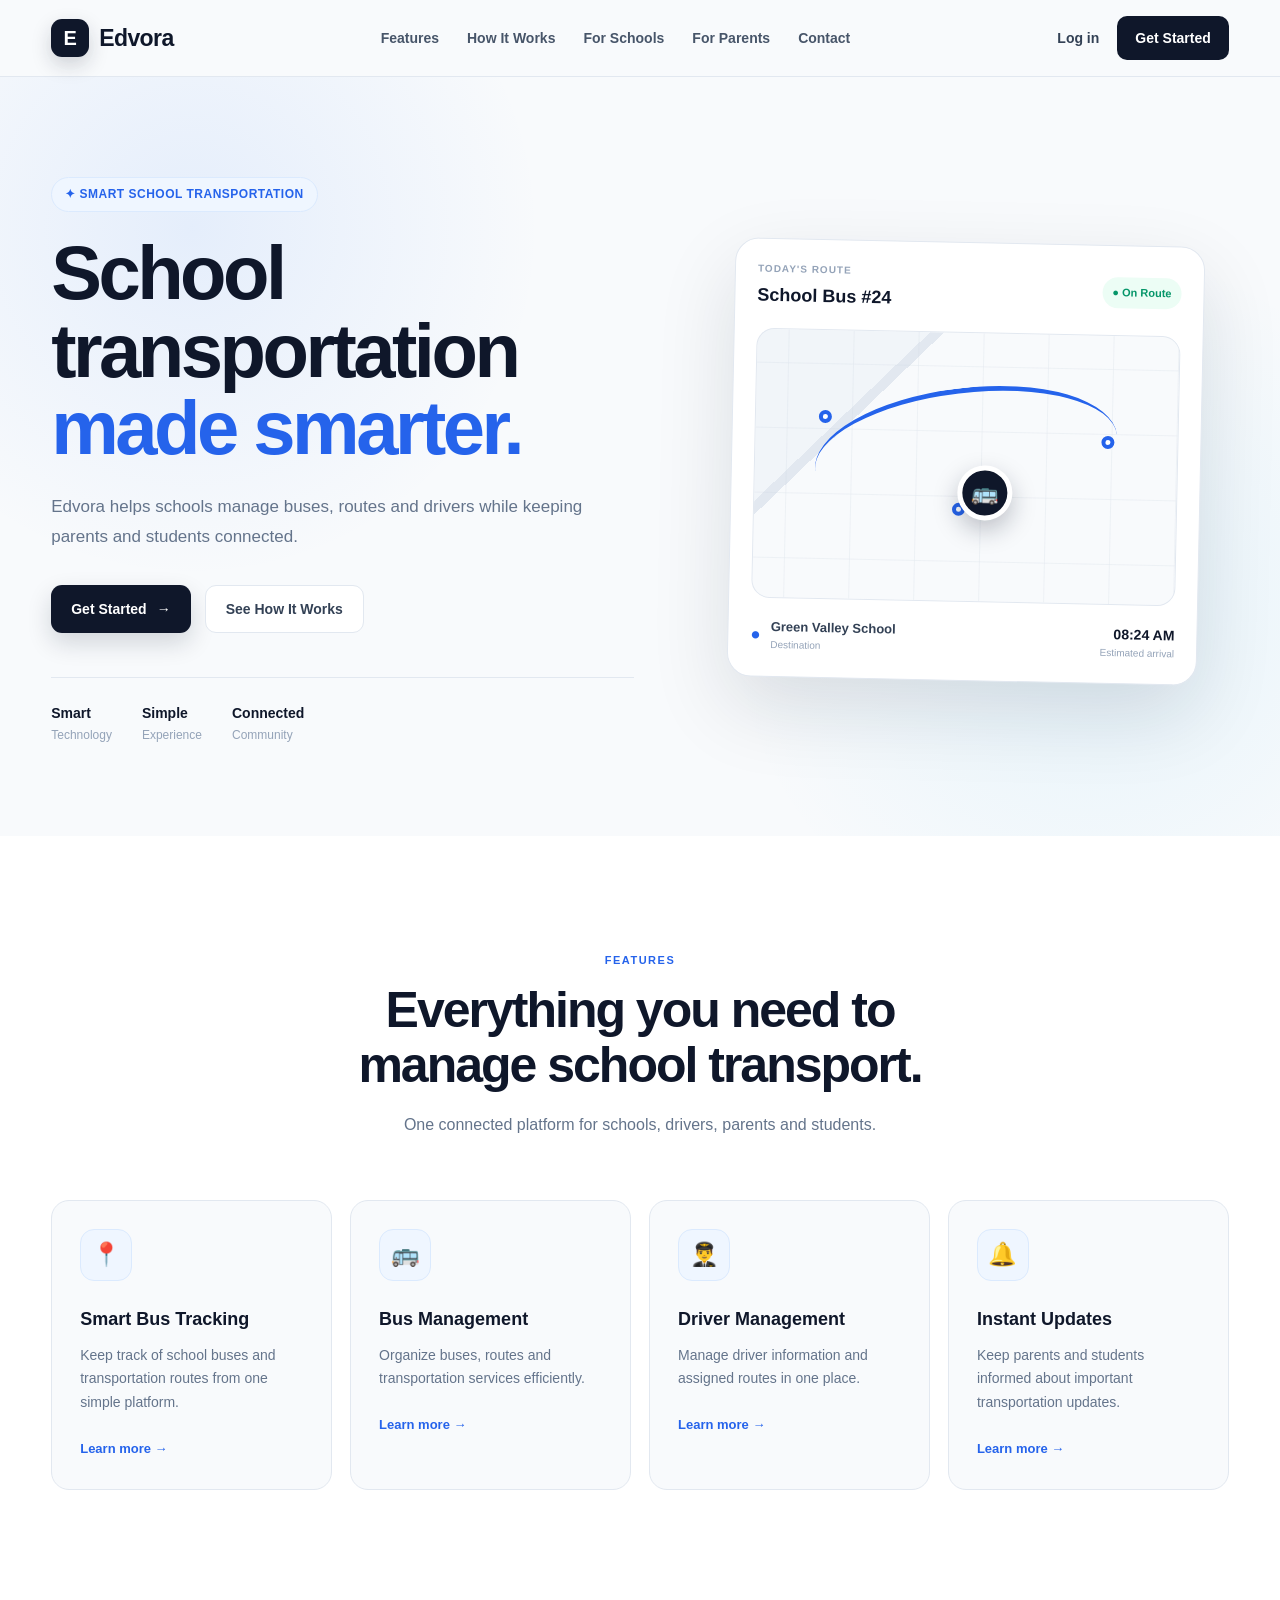
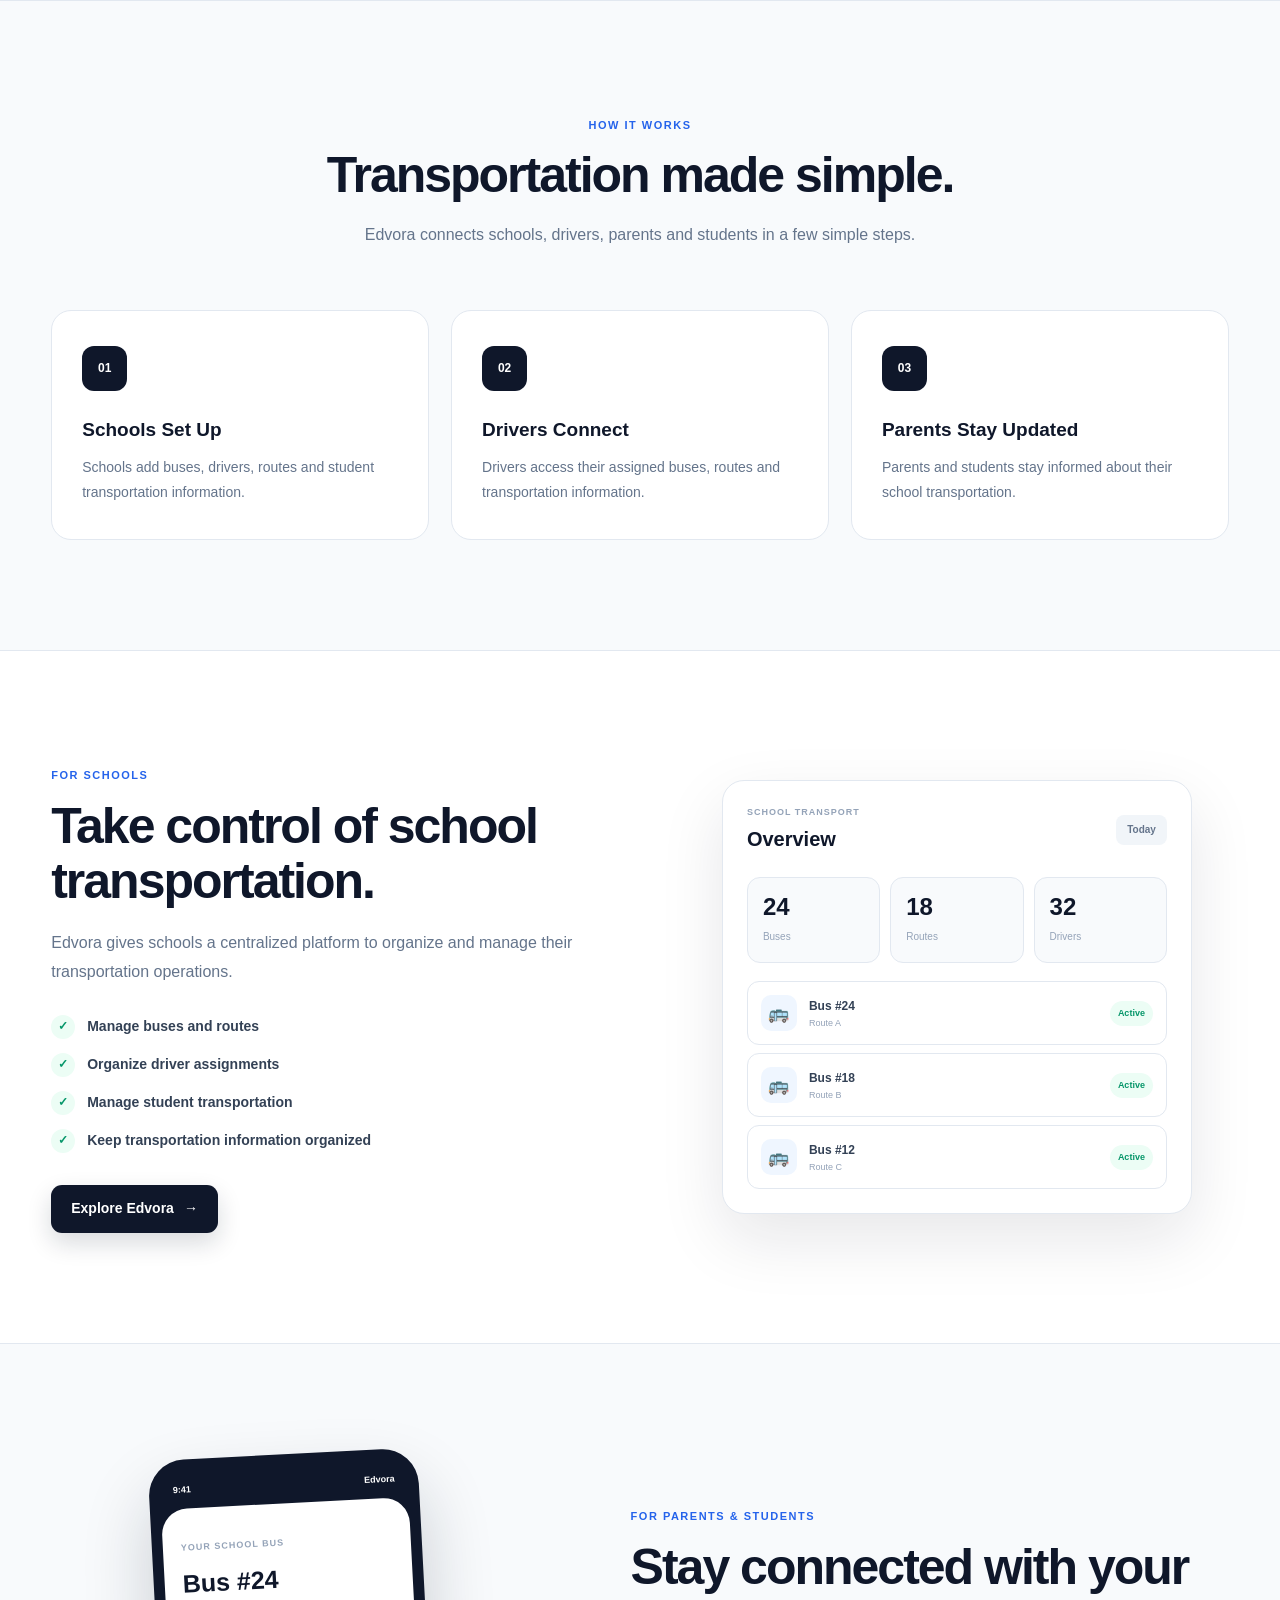
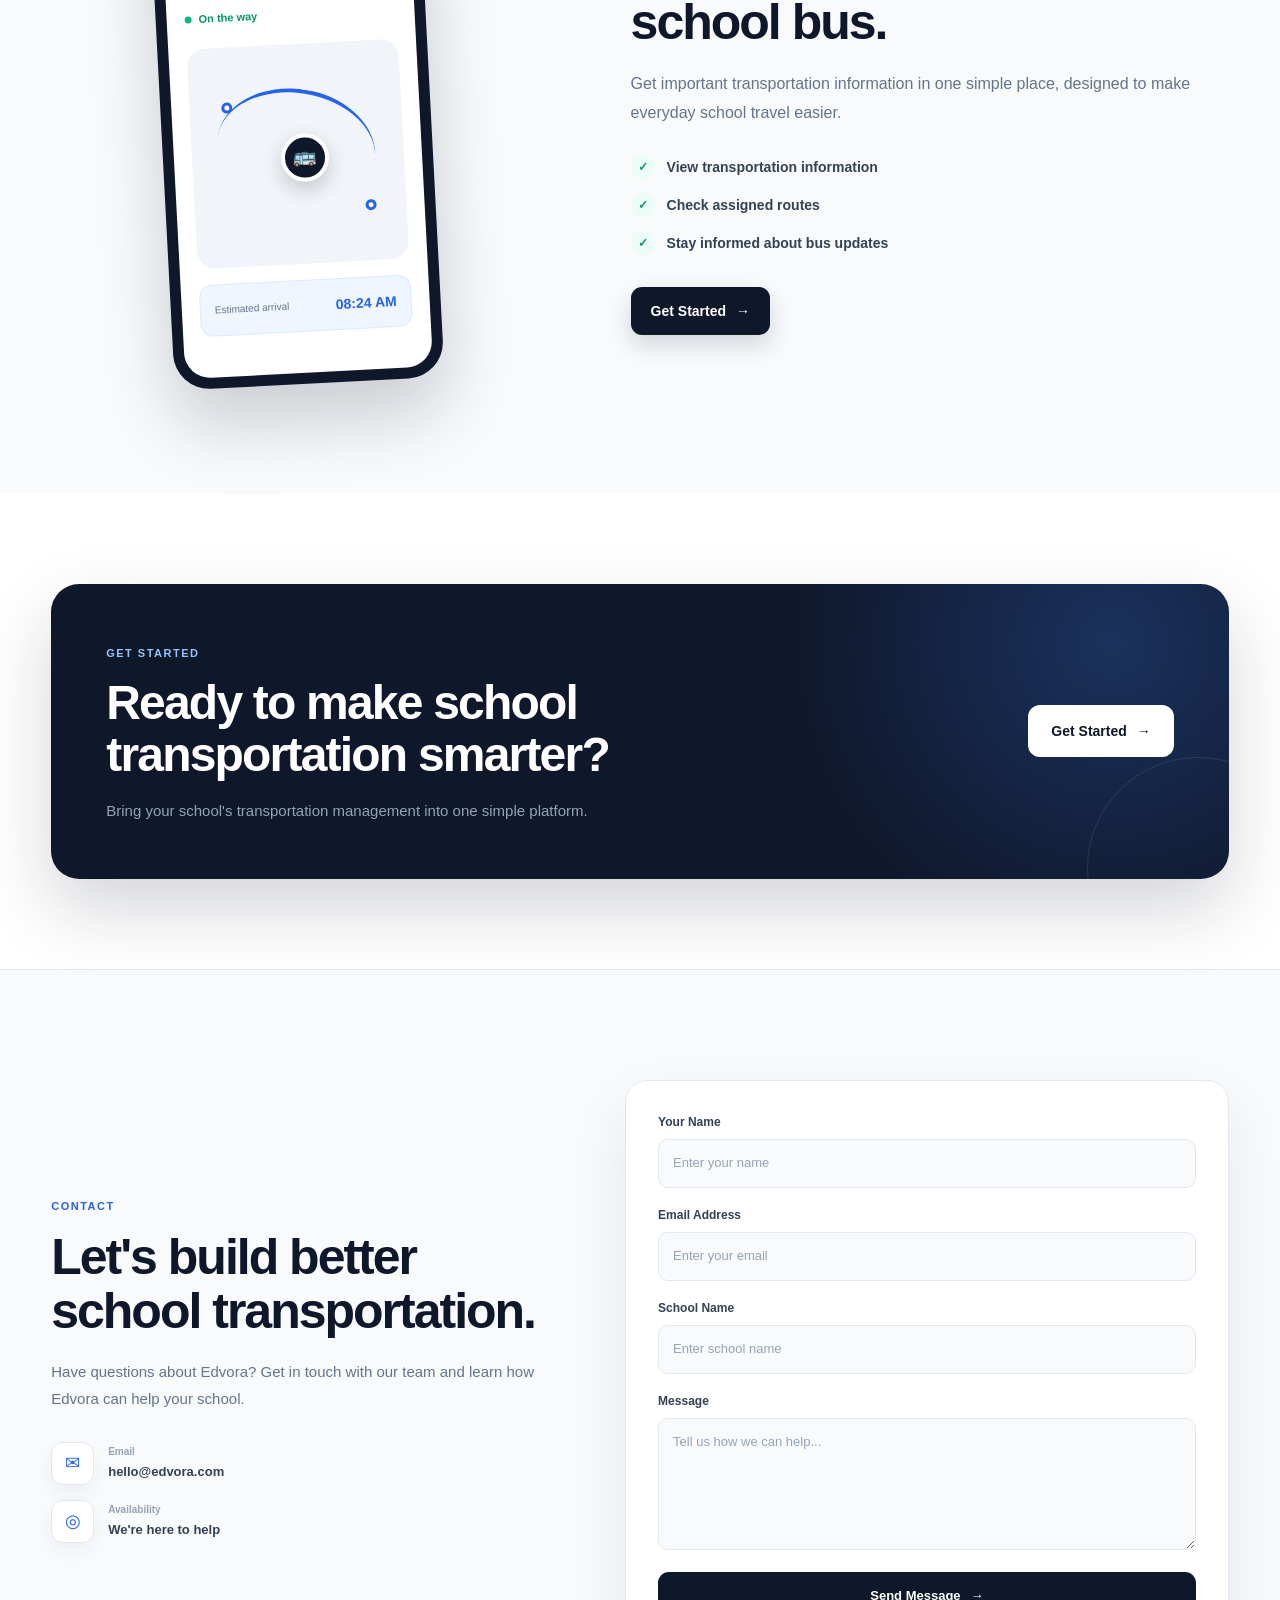
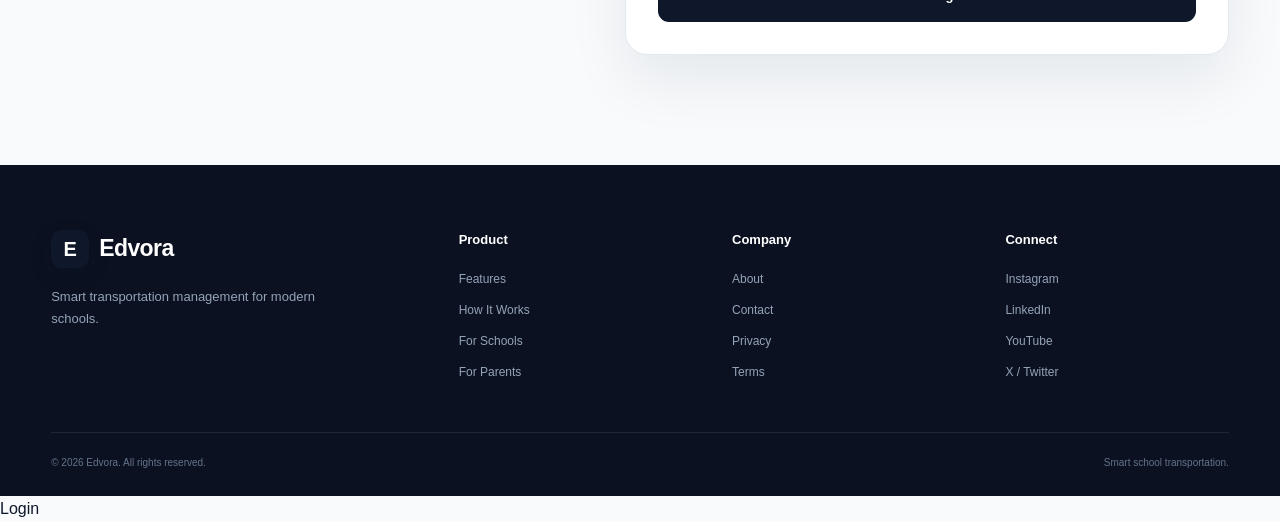
==== index.html @ 48419dd3 "Add files via upload" ====
<!DOCTYPE html>
<html lang="en">

<head>
    <meta charset="UTF-8">

    <meta name="viewport"
          content="width=device-width, initial-scale=1.0">

    <meta name="description"
          content="Edvora - Smart school transportation management for modern schools.">

    <title>Edvora | Smart School Transportation</title>

    <!-- CSS -->
    <link rel="stylesheet" href="style.css">
</head>

<body>

    <!-- ================= NAVBAR ================= -->

    <header class="navbar">

        <div class="nav-container">

            <!-- Logo -->
            <a href="#home" class="logo">
                <span class="logo-icon">E</span>
                <span class="logo-name">Edvora</span>
            </a>

            <!-- Navigation -->
            <nav class="nav-links">

                <a href="#features">Features</a>

                <a href="#how-it-works">
                    How It Works
                </a>

                <a href="#schools">
                    For Schools
                </a>

                <a href="#parents">
                    For Parents
                </a>

                <a href="#contact">
                    Contact
                </a>

            </nav>

            <!-- Navigation Buttons -->
            <div class="nav-buttons">

                <a href="#login" class="login-btn">
                    Log in
                </a>

                <a href="#get-started"
                   class="nav-cta">
                    Get Started
                </a>

            </div>

            <!-- Mobile Menu -->
            <button class="menu-btn">
                ☰
            </button>

        </div>

    </header>


    <!-- ================= HERO SECTION ================= -->

    <main>

        <section class="hero" id="home">

            <div class="hero-container">

                <!-- Hero Text -->

                <div class="hero-content">

                    <span class="hero-badge">
                        ✦ Smart School Transportation
                    </span>

                    <h1>
                        School transportation
                        <span>made smarter.</span>
                    </h1>

                    <p class="hero-description">
                        Edvora helps schools manage buses,
                        routes and drivers while keeping
                        parents and students connected.
                    </p>

                    <!-- Hero Buttons -->

                    <div class="hero-buttons">

                        <a href="#get-started"
                           class="primary-btn">
                            Get Started
                            <span>→</span>
                        </a>

                        <a href="#how-it-works"
                           class="secondary-btn">
                            See How It Works
                        </a>

                    </div>


                    <!-- Trust Information -->

                    <div class="hero-trust">

                        <div class="trust-item">

                            <strong>
                                Smart
                            </strong>

                            <span>
                                Technology
                            </span>

                        </div>


                        <div class="trust-item">

                            <strong>
                                Simple
                            </strong>

                            <span>
                                Experience
                            </span>

                        </div>


                        <div class="trust-item">

                            <strong>
                                Connected
                            </strong>

                            <span>
                                Community
                            </span>

                        </div>

                    </div>

                </div>


                <!-- ================= HERO VISUAL ================= -->

                <div class="hero-visual">

                    <div class="dashboard-card">

                        <!-- Dashboard Header -->

                        <div class="dashboard-header">

                            <div>

                                <span class="dashboard-label">
                                    TODAY'S ROUTE
                                </span>

                                <h3>
                                    School Bus #24
                                </h3>

                            </div>

                            <span class="online-status">
                                ● On Route
                            </span>

                        </div>


                        <!-- Map -->

                        <div class="map-container">

                            <div class="map-lines"></div>

                            <!-- Route -->

                            <div class="route-path"></div>

                            <!-- Location Points -->

                            <span class="location-point point-1"></span>

                            <span class="location-point point-2"></span>

                            <span class="location-point point-3"></span>


                            <!-- Bus -->

                            <div class="bus-marker">
                                🚌
                            </div>

                        </div>


                        <!-- Route Information -->

                        <div class="route-info">

                            <div class="route-location">

                                <span class="location-icon">
                                    ●
                                </span>

                                <div>

                                    <strong>
                                        Green Valley School
                                    </strong>

                                    <small>
                                        Destination
                                    </small>

                                </div>

                            </div>


                            <div class="arrival-time">

                                <strong>
                                    08:24 AM
                                </strong>

                                <small>
                                    Estimated arrival
                                </small>

                            </div>

                        </div>

                    </div>

                </div>

            </div>

        </section>


        <!-- Part 2 will continue here -->
                <!-- ================= FEATURES SECTION ================= -->

        <section class="features-section" id="features">

            <div class="section-container">

                <div class="section-heading">

                    <span class="section-label">
                        FEATURES
                    </span>

                    <h2>
                        Everything you need to
                        manage school transport.
                    </h2>

                    <p>
                        One connected platform for schools,
                        drivers, parents and students.
                    </p>

                </div>


                <div class="features-grid">

                    <!-- Feature 1 -->

                    <article class="feature-card">

                        <div class="feature-icon">
                            📍
                        </div>

                        <h3>
                            Smart Bus Tracking
                        </h3>

                        <p>
                            Keep track of school buses and
                            transportation routes from one
                            simple platform.
                        </p>

                        <a href="#">
                            Learn more →
                        </a>

                    </article>


                    <!-- Feature 2 -->

                    <article class="feature-card">

                        <div class="feature-icon">
                            🚌
                        </div>

                        <h3>
                            Bus Management
                        </h3>

                        <p>
                            Organize buses, routes and
                            transportation services efficiently.
                        </p>

                        <a href="#">
                            Learn more →
                        </a>

                    </article>


                    <!-- Feature 3 -->

                    <article class="feature-card">

                        <div class="feature-icon">
                            👨‍✈️
                        </div>

                        <h3>
                            Driver Management
                        </h3>

                        <p>
                            Manage driver information and
                            assigned routes in one place.
                        </p>

                        <a href="#">
                            Learn more →
                        </a>

                    </article>


                    <!-- Feature 4 -->

                    <article class="feature-card">

                        <div class="feature-icon">
                            🔔
                        </div>

                        <h3>
                            Instant Updates
                        </h3>

                        <p>
                            Keep parents and students informed
                            about important transportation updates.
                        </p>

                        <a href="#">
                            Learn more →
                        </a>

                    </article>

                </div>

            </div>

        </section>



        <!-- ================= HOW IT WORKS ================= -->

        <section class="how-section" id="how-it-works">

            <div class="section-container">

                <div class="section-heading">

                    <span class="section-label">
                        HOW IT WORKS
                    </span>

                    <h2>
                        Transportation made simple.
                    </h2>

                    <p>
                        Edvora connects schools, drivers,
                        parents and students in a few simple steps.
                    </p>

                </div>


                <div class="steps-grid">

                    <!-- Step 1 -->

                    <div class="step-card">

                        <span class="step-number">
                            01
                        </span>

                        <h3>
                            Schools Set Up
                        </h3>

                        <p>
                            Schools add buses, drivers, routes
                            and student transportation information.
                        </p>

                    </div>


                    <!-- Step 2 -->

                    <div class="step-card">

                        <span class="step-number">
                            02
                        </span>

                        <h3>
                            Drivers Connect
                        </h3>

                        <p>
                            Drivers access their assigned buses,
                            routes and transportation information.
                        </p>

                    </div>


                    <!-- Step 3 -->

                    <div class="step-card">

                        <span class="step-number">
                            03
                        </span>

                        <h3>
                            Parents Stay Updated
                        </h3>

                        <p>
                            Parents and students stay informed
                            about their school transportation.
                        </p>

                    </div>

                </div>

            </div>

        </section>



        <!-- ================= FOR SCHOOLS ================= -->

        <section class="schools-section" id="schools">

            <div class="section-container">

                <div class="audience-grid">

                    <!-- School Content -->

                    <div class="audience-content">

                        <span class="section-label">
                            FOR SCHOOLS
                        </span>

                        <h2>
                            Take control of
                            school transportation.
                        </h2>

                        <p>
                            Edvora gives schools a centralized
                            platform to organize and manage
                            their transportation operations.
                        </p>


                        <ul class="benefit-list">

                            <li>
                                <span>✓</span>
                                Manage buses and routes
                            </li>

                            <li>
                                <span>✓</span>
                                Organize driver assignments
                            </li>

                            <li>
                                <span>✓</span>
                                Manage student transportation
                            </li>

                            <li>
                                <span>✓</span>
                                Keep transportation information organized
                            </li>

                        </ul>


                        <a href="#get-started"
                           class="primary-btn">
                            Explore Edvora
                            <span>→</span>
                        </a>

                    </div>


                    <!-- School Dashboard -->

                    <div class="school-dashboard">

                        <div class="mini-dashboard">

                            <div class="mini-dashboard-header">

                                <div>
                                    <span>
                                        SCHOOL TRANSPORT
                                    </span>

                                    <h3>
                                        Overview
                                    </h3>
                                </div>

                                <span class="dashboard-date">
                                    Today
                                </span>

                            </div>


                            <div class="stats-grid">

                                <div class="stat-box">

                                    <strong>
                                        24
                                    </strong>

                                    <span>
                                        Buses
                                    </span>

                                </div>


                                <div class="stat-box">

                                    <strong>
                                        18
                                    </strong>

                                    <span>
                                        Routes
                                    </span>

                                </div>


                                <div class="stat-box">

                                    <strong>
                                        32
                                    </strong>

                                    <span>
                                        Drivers
                                    </span>

                                </div>

                            </div>


                            <div class="bus-list">

                                <div class="bus-item">

                                    <span class="bus-icon">
                                        🚌
                                    </span>

                                    <div>
                                        <strong>
                                            Bus #24
                                        </strong>

                                        <small>
                                            Route A
                                        </small>
                                    </div>

                                    <span class="active-label">
                                        Active
                                    </span>

                                </div>


                                <div class="bus-item">

                                    <span class="bus-icon">
                                        🚌
                                    </span>

                                    <div>
                                        <strong>
                                            Bus #18
                                        </strong>

                                        <small>
                                            Route B
                                        </small>
                                    </div>

                                    <span class="active-label">
                                        Active
                                    </span>

                                </div>


                                <div class="bus-item">

                                    <span class="bus-icon">
                                        🚌
                                    </span>

                                    <div>
                                        <strong>
                                            Bus #12
                                        </strong>

                                        <small>
                                            Route C
                                        </small>
                                    </div>

                                    <span class="active-label">
                                        Active
                                    </span>

                                </div>

                            </div>

                        </div>

                    </div>

                </div>

            </div>

        </section>



        <!-- ================= FOR PARENTS ================= -->

        <section class="parents-section" id="parents">

            <div class="section-container">

                <div class="audience-grid parents-grid">

                    <!-- Phone Preview -->

                    <div class="phone-preview">

                        <div class="phone-frame">

                            <div class="phone-header">

                                <span>
                                    9:41
                                </span>

                                <span>
                                    Edvora
                                </span>

                            </div>


                            <div class="phone-content">

                                <span class="phone-label">
                                    YOUR SCHOOL BUS
                                </span>

                                <h3>
                                    Bus #24
                                </h3>

                                <div class="bus-status">
                                    <span></span>
                                    On the way
                                </div>


                                <div class="phone-map">

                                    <div class="phone-route"></div>

                                    <span class="phone-location location-a"></span>

                                    <span class="phone-location location-b"></span>

                                    <div class="phone-bus">
                                        🚌
                                    </div>

                                </div>


                                <div class="arrival-card">

                                    <span>
                                        Estimated arrival
                                    </span>

                                    <strong>
                                        08:24 AM
                                    </strong>

                                </div>

                            </div>

                        </div>

                    </div>


                    <!-- Parent Content -->

                    <div class="audience-content">

                        <span class="section-label">
                            FOR PARENTS & STUDENTS
                        </span>

                        <h2>
                            Stay connected with
                            your school bus.
                        </h2>

                        <p>
                            Get important transportation information
                            in one simple place, designed to make
                            everyday school travel easier.
                        </p>


                        <ul class="benefit-list">

                            <li>
                                <span>✓</span>
                                View transportation information
                            </li>

                            <li>
                                <span>✓</span>
                                Check assigned routes
                            </li>

                            <li>
                                <span>✓</span>
                                Stay informed about bus updates
                            </li>

                        </ul>


                        <a href="#get-started"
                           class="primary-btn">
                            Get Started
                            <span>→</span>
                        </a>

                    </div>

                </div>

            </div>

        </section>


        <!-- Part 3 will continue here -->
                <!-- ================= GET STARTED CTA ================= -->

        <section class="cta-section" id="get-started">

            <div class="section-container">

                <div class="cta-card">

                    <div class="cta-content">

                        <span class="section-label">
                            GET STARTED
                        </span>

                        <h2>
                            Ready to make school
                            transportation smarter?
                        </h2>

                        <p>
                            Bring your school's transportation
                            management into one simple platform.
                        </p>

                    </div>


                    <a href="#contact" class="cta-button">
                        Get Started
                        <span>→</span>
                    </a>

                </div>

            </div>

        </section>



        <!-- ================= CONTACT SECTION ================= -->

        <section class="contact-section" id="contact">

            <div class="section-container">

                <div class="contact-grid">

                    <!-- Contact Information -->

                    <div class="contact-content">

                        <span class="section-label">
                            CONTACT
                        </span>

                        <h2>
                            Let's build better
                            school transportation.
                        </h2>

                        <p>
                            Have questions about Edvora?
                            Get in touch with our team and
                            learn how Edvora can help your school.
                        </p>


                        <div class="contact-details">

                            <div class="contact-item">

                                <span class="contact-icon">
                                    ✉
                                </span>

                                <div>

                                    <small>
                                        Email
                                    </small>

                                    <strong>
                                        hello@edvora.com
                                    </strong>

                                </div>

                            </div>


                            <div class="contact-item">

                                <span class="contact-icon">
                                    ◎
                                </span>

                                <div>

                                    <small>
                                        Availability
                                    </small>

                                    <strong>
                                        We're here to help
                                    </strong>

                                </div>

                            </div>

                        </div>

                    </div>


                    <!-- Contact Form -->

                    <div class="contact-form-card">

                        <form id="contact-form">

                            <div class="form-group">

                                <label for="name">
                                    Your Name
                                </label>

                                <input
                                    type="text"
                                    id="name"
                                    name="name"
                                    placeholder="Enter your name"
                                    required
                                >

                            </div>


                            <div class="form-group">

                                <label for="email">
                                    Email Address
                                </label>

                                <input
                                    type="email"
                                    id="email"
                                    name="email"
                                    placeholder="Enter your email"
                                    required
                                >

                            </div>


                            <div class="form-group">

                                <label for="school">
                                    School Name
                                </label>

                                <input
                                    type="text"
                                    id="school"
                                    name="school"
                                    placeholder="Enter school name"
                                >

                            </div>


                            <div class="form-group">

                                <label for="message">
                                    Message
                                </label>

                                <textarea
                                    id="message"
                                    name="message"
                                    rows="5"
                                    placeholder="Tell us how we can help..."
                                ></textarea>

                            </div>


                            <button
                                type="submit"
                                class="form-submit">
                                Send Message
                                <span>→</span>
                            </button>

                        </form>

                    </div>

                </div>

            </div>

        </section>



        <!-- ================= FOOTER ================= -->

        <footer class="footer">

            <div class="section-container">

                <div class="footer-grid">

                    <!-- Brand -->

                    <div class="footer-brand">

                        <a href="#home" class="logo">

                            <span class="logo-icon">
                                E
                            </span>

                            <span class="logo-name">
                                Edvora
                            </span>

                        </a>

                        <p>
                            Smart transportation management
                            for modern schools.
                        </p>

                    </div>


                    <!-- Product -->

                    <div class="footer-column">

                        <h4>
                            Product
                        </h4>

                        <a href="#features">
                            Features
                        </a>

                        <a href="#how-it-works">
                            How It Works
                        </a>

                        <a href="#schools">
                            For Schools
                        </a>

                        <a href="#parents">
                            For Parents
                        </a>

                    </div>


                    <!-- Company -->

                    <div class="footer-column">

                        <h4>
                            Company
                        </h4>

                        <a href="#">
                            About
                        </a>

                        <a href="#contact">
                            Contact
                        </a>

                        <a href="#">
                            Privacy
                        </a>

                        <a href="#">
                            Terms
                        </a>

                    </div>


                    <!-- Social -->

                    <div class="footer-column">

                        <h4>
                            Connect
                        </h4>

                        <a href="#">
                            Instagram
                        </a>

                        <a href="#">
                            LinkedIn
                        </a>

                        <a href="#">
                            YouTube
                        </a>

                        <a href="#">
                            X / Twitter
                        </a>

                    </div>

                </div>


                <!-- Footer Bottom -->

                <div class="footer-bottom">

                    <p>
                        © 2026 Edvora. All rights reserved.
                    </p>

                    <p>
                        Smart school transportation.
                    </p>

                </div>

            </div>

        </footer>

    </main>


    <!-- ================= JAVASCRIPT ================= -->

    <script src="script.js"></script>
<a href="auth.html">Login</a>
</body>

</html>
---- style.css ----
/* =========================================
   EDVORA — CSS PART 1/3
   Base + Navbar + Hero
   ========================================= */


/* ---------- RESET ---------- */

* {
    margin: 0;
    padding: 0;
    box-sizing: border-box;
}

html {
    scroll-behavior: smooth;
}

body {
    font-family: Arial, Helvetica, sans-serif;
    background: #f8fafc;
    color: #0f172a;
    line-height: 1.6;
}

a {
    text-decoration: none;
    color: inherit;
}

button,
input,
textarea {
    font: inherit;
}


/* ---------- GLOBAL CONTAINER ---------- */

.section-container,
.nav-container,
.hero-container {
    width: min(1180px, 92%);
    margin: 0 auto;
}


/* ---------- NAVBAR ---------- */

.navbar {
    position: sticky;
    top: 0;
    z-index: 1000;

    background: rgba(248, 250, 252, 0.92);
    backdrop-filter: blur(16px);

    border-bottom: 1px solid #e2e8f0;
}

.nav-container {
    min-height: 76px;

    display: flex;
    align-items: center;
    justify-content: space-between;

    gap: 30px;
}


/* ---------- LOGO ---------- */

.logo {
    display: inline-flex;
    align-items: center;
    gap: 10px;

    flex-shrink: 0;
}

.logo-icon {
    width: 38px;
    height: 38px;

    display: grid;
    place-items: center;

    background: #0f172a;
    color: #ffffff;

    border-radius: 11px;

    font-size: 20px;
    font-weight: 800;

    box-shadow: 0 8px 20px rgba(15, 23, 42, 0.18);
}

.logo-name {
    font-size: 23px;
    font-weight: 800;
    letter-spacing: -0.6px;
}


/* ---------- NAV LINKS ---------- */

.nav-links {
    display: flex;
    align-items: center;
    gap: 28px;
}

.nav-links a {
    color: #475569;

    font-size: 14px;
    font-weight: 600;

    transition:
        color 0.25s ease,
        transform 0.25s ease;
}

.nav-links a:hover {
    color: #0f172a;
    transform: translateY(-1px);
}


/* ---------- NAV BUTTONS ---------- */

.nav-buttons {
    display: flex;
    align-items: center;
    gap: 18px;
}

.login-btn {
    color: #334155;

    font-size: 14px;
    font-weight: 700;
}

.nav-cta {
    display: inline-flex;
    align-items: center;
    justify-content: center;

    padding: 11px 18px;

    background: #0f172a;
    color: #ffffff;

    border-radius: 10px;

    font-size: 14px;
    font-weight: 700;

    transition:
        transform 0.25s ease,
        box-shadow 0.25s ease;
}

.nav-cta:hover {
    transform: translateY(-2px);

    box-shadow:
        0 10px 25px rgba(15, 23, 42, 0.20);
}


/* ---------- MOBILE MENU ---------- */

.menu-btn {
    display: none;

    width: 42px;
    height: 42px;

    border: 1px solid #e2e8f0;
    border-radius: 10px;

    background: #ffffff;
    color: #0f172a;

    cursor: pointer;

    font-size: 20px;
}


/* =========================================
   HERO
   ========================================= */

.hero {
    position: relative;

    overflow: hidden;

    padding:
        100px
        0
        90px;

    background:
        radial-gradient(
            circle at 15% 20%,
            rgba(59, 130, 246, 0.10),
            transparent 28%
        ),
        radial-gradient(
            circle at 85% 70%,
            rgba(14, 165, 233, 0.08),
            transparent 30%
        ),

        #f8fafc;
}

.hero-container {
    display: grid;

    grid-template-columns:
        minmax(0, 1fr)
        minmax(0, 0.9fr);

    align-items: center;

    gap: 70px;
}


/* ---------- HERO CONTENT ---------- */

.hero-content {
    max-width: 650px;
}

.hero-badge {
    display: inline-flex;
    align-items: center;

    padding: 7px 13px;

    margin-bottom: 22px;

    border: 1px solid #dbeafe;
    border-radius: 999px;

    background: #eff6ff;
    color: #2563eb;

    font-size: 12px;
    font-weight: 800;

    letter-spacing: 0.5px;
    text-transform: uppercase;
}

.hero h1 {
    max-width: 680px;

    font-size: clamp(
        48px,
        6vw,
        76px
    );

    line-height: 1.02;

    letter-spacing: -3.5px;

    font-weight: 850;

    color: #0f172a;
}

.hero h1 span {
    display: block;

    color: #2563eb;
}

.hero-description {
    max-width: 570px;

    margin-top: 25px;

    color: #64748b;

    font-size: 17px;

    line-height: 1.8;
}


/* ---------- HERO BUTTONS ---------- */

.hero-buttons {
    display: flex;
    align-items: center;

    gap: 14px;

    margin-top: 32px;
}

.primary-btn,
.secondary-btn {
    display: inline-flex;
    align-items: center;
    justify-content: center;

    gap: 10px;

    min-height: 48px;

    padding: 0 20px;

    border-radius: 11px;

    font-size: 14px;
    font-weight: 750;

    transition:
        transform 0.25s ease,
        box-shadow 0.25s ease,
        background 0.25s ease;
}

.primary-btn {
    background: #0f172a;
    color: #ffffff;

    box-shadow:
        0 10px 25px rgba(15, 23, 42, 0.16);
}

.primary-btn:hover {
    transform: translateY(-3px);

    box-shadow:
        0 15px 30px rgba(15, 23, 42, 0.22);
}

.secondary-btn {
    background: #ffffff;
    color: #334155;

    border: 1px solid #e2e8f0;
}

.secondary-btn:hover {
    transform: translateY(-3px);

    background: #f1f5f9;
}


/* ---------- HERO TRUST ---------- */

.hero-trust {
    display: flex;

    align-items: center;

    gap: 30px;

    margin-top: 44px;

    padding-top: 24px;

    border-top: 1px solid #e2e8f0;
}

.trust-item {
    display: flex;
    flex-direction: column;

    gap: 2px;
}

.trust-item strong {
    color: #0f172a;

    font-size: 14px;
}

.trust-item span {
    color: #94a3b8;

    font-size: 12px;
}


/* =========================================
   HERO DASHBOARD VISUAL
   ========================================= */

.hero-visual {
    display: flex;

    justify-content: center;

    position: relative;
}

.dashboard-card {
    width: min(470px, 100%);

    padding: 22px;

    background: #ffffff;

    border: 1px solid #e2e8f0;

    border-radius: 24px;

    box-shadow:
        0 30px 80px rgba(15, 23, 42, 0.12);

    transform: rotate(1.2deg);

    transition:
        transform 0.4s ease,
        box-shadow 0.4s ease;
}

.dashboard-card:hover {
    transform:
        rotate(0deg)
        translateY(-6px);

    box-shadow:
        0 40px 90px rgba(15, 23, 42, 0.16);
}


/* ---------- DASHBOARD HEADER ---------- */

.dashboard-header {
    display: flex;

    align-items: center;
    justify-content: space-between;

    gap: 20px;

    margin-bottom: 18px;
}

.dashboard-label {
    display: block;

    margin-bottom: 4px;

    color: #94a3b8;

    font-size: 10px;
    font-weight: 800;

    letter-spacing: 1px;
}

.dashboard-header h3 {
    color: #0f172a;

    font-size: 18px;
}

.online-status {
    padding: 7px 10px;

    border-radius: 999px;

    background: #ecfdf5;
    color: #059669;

    font-size: 11px;
    font-weight: 800;
}


/* ---------- MAP ---------- */

.map-container {
    position: relative;

    height: 270px;

    overflow: hidden;

    border-radius: 18px;

    background:
        linear-gradient(
            135deg,
            #f1f5f9 25%,
            #e2e8f0 25%,
            #e2e8f0 27%,
            #f8fafc 27%
        );

    border: 1px solid #e2e8f0;
}

.map-lines {
    position: absolute;
    inset: 0;

    opacity: 0.5;

    background-image:
        linear-gradient(
            90deg,
            transparent 48%,
            #cbd5e1 49%,
            transparent 50%
        ),
        linear-gradient(
            0deg,
            transparent 48%,
            #cbd5e1 49%,
            transparent 50%
        );

    background-size: 65px 65px;
}

.route-path {
    position: absolute;

    width: 72%;
    height: 130px;

    top: 55px;
    left: 14%;

    border-top: 5px solid #2563eb;

    border-radius: 50%;

    transform:
        rotate(-8deg);
}

.location-point {
    position: absolute;

    width: 13px;
    height: 13px;

    border-radius: 50%;

    background: #ffffff;

    border: 4px solid #2563eb;

    z-index: 2;
}

.point-1 {
    top: 80px;
    left: 15%;
}

.point-2 {
    top: 170px;
    left: 47%;
}

.point-3 {
    top: 100px;
    right: 15%;
}


/* ---------- BUS MARKER ---------- */

.bus-marker {
    position: absolute;

    top: 132px;
    left: 48%;

    width: 55px;
    height: 55px;

    display: grid;
    place-items: center;

    background: #0f172a;

    border: 5px solid #ffffff;

    border-radius: 50%;

    font-size: 22px;

    box-shadow:
        0 10px 25px rgba(15, 23, 42, 0.25);

    z-index: 5;
}


/* ---------- ROUTE INFO ---------- */

.route-info {
    display: flex;

    align-items: center;
    justify-content: space-between;

    gap: 20px;

    padding-top: 18px;
}

.route-location {
    display: flex;

    align-items: center;

    gap: 10px;
}

.location-icon {
    color: #2563eb;

    font-size: 17px;
}

.route-location div {
    display: flex;
    flex-direction: column;
}

.route-location strong {
    color: #334155;

    font-size: 13px;
}

.route-location small,
.arrival-time small {
    color: #94a3b8;

    font-size: 10px;
}

.arrival-time {
    display: flex;
    flex-direction: column;

    align-items: flex-end;
}

.arrival-time strong {
    color: #0f172a;

    font-size: 14px;
}


/* =========================================
   RESPONSIVE — TABLET
   ========================================= */

@media (max-width: 1000px) {

    .nav-links {
        gap: 16px;
    }

    .nav-links a {
        font-size: 13px;
    }

    .hero-container {
        gap: 40px;
    }

    .hero h1 {
        font-size: 58px;
    }

}


/* =========================================
   RESPONSIVE — MOBILE
   ========================================= */

@media (max-width: 760px) {

    .nav-container {
        min-height: 68px;
    }

    .nav-links,
    .nav-buttons {
        display: none;
    }

    .menu-btn {
        display: block;
    }

    .hero {
        padding:
            65px
            0
            60px;
    }

    .hero-container {
        grid-template-columns: 1fr;

        text-align: center;

        gap: 55px;
    }

    .hero-content {
        margin: 0 auto;
    }

    .hero-badge {
        margin-bottom: 18px;
    }

    .hero h1 {
        font-size: clamp(
            43px,
            13vw,
            58px
        );

        letter-spacing: -2.5px;
    }

    .hero-description {
        margin-left: auto;
        margin-right: auto;

        font-size: 15px;
    }

    .hero-buttons {
        justify-content: center;

        flex-wrap: wrap;
    }

    .hero-trust {
        justify-content: center;

        gap: 20px;
    }

    .dashboard-card {
        transform: none;

        padding: 16px;

        border-radius: 20px;
    }

    .map-container {
        height: 230px;
    }

    .route-info {
        align-items: flex-start;
    }

}


/* =========================================
   SMALL MOBILE
   ========================================= */

@media (max-width: 430px) {

    .hero h1 {
        font-size: 42px;
    }

    .hero-buttons {
        flex-direction: column;

        width: 100%;
    }

    .primary-btn,
    .secondary-btn {
        width: 100%;
    }

    .hero-trust {
        gap: 14px;
    }

    .trust-item strong {
        font-size: 12px;
    }

    .trust-item span {
        font-size: 10px;
    }

    .dashboard-header {
        align-items: flex-start;
    }

    .online-status {
        font-size: 9px;
    }

    .route-info {
        flex-direction: column;
    }

    .arrival-time {
        align-items: flex-start;
    }

}/* =========================================
   EDVORA — CSS PART 2/3
   Features + How It Works + Schools + Parents
   ========================================= */


/* ---------- SECTION COMMON ---------- */

.features-section,
.how-section,
.schools-section,
.parents-section {
    padding: 110px 0;
}

.section-heading {
    max-width: 680px;
    margin: 0 auto 60px;

    text-align: center;
}

.section-label {
    display: inline-block;

    margin-bottom: 14px;

    color: #2563eb;

    font-size: 11px;
    font-weight: 800;

    letter-spacing: 1.5px;
}

.section-heading h2,
.audience-content h2 {
    color: #0f172a;

    font-size: clamp(
        34px,
        4vw,
        50px
    );

    line-height: 1.1;

    letter-spacing: -2px;

    font-weight: 800;
}

.section-heading p {
    margin-top: 18px;

    color: #64748b;

    font-size: 16px;

    line-height: 1.8;
}


/* =========================================
   FEATURES
   ========================================= */

.features-section {
    background: #ffffff;
}

.features-grid {
    display: grid;

    grid-template-columns:
        repeat(4, 1fr);

    gap: 18px;
}

.feature-card {
    padding: 28px;

    background: #f8fafc;

    border: 1px solid #e2e8f0;

    border-radius: 18px;

    transition:
        transform 0.3s ease,
        box-shadow 0.3s ease,
        border-color 0.3s ease;
}

.feature-card:hover {
    transform: translateY(-7px);

    border-color: #bfdbfe;

    box-shadow:
        0 20px 45px rgba(
            15,
            23,
            42,
            0.09
        );
}


/* ---------- FEATURE ICON ---------- */

.feature-icon {
    width: 52px;
    height: 52px;

    display: grid;
    place-items: center;

    margin-bottom: 24px;

    background: #eff6ff;

    border: 1px solid #dbeafe;

    border-radius: 14px;

    font-size: 23px;
}

.feature-card h3 {
    color: #0f172a;

    font-size: 18px;

    margin-bottom: 10px;
}

.feature-card p {
    color: #64748b;

    font-size: 14px;

    line-height: 1.7;

    margin-bottom: 20px;
}

.feature-card a {
    color: #2563eb;

    font-size: 13px;

    font-weight: 800;
}


/* =========================================
   HOW IT WORKS
   ========================================= */

.how-section {
    background: #f8fafc;

    border-top: 1px solid #e2e8f0;
    border-bottom: 1px solid #e2e8f0;
}

.steps-grid {
    display: grid;

    grid-template-columns:
        repeat(3, 1fr);

    gap: 22px;

    position: relative;
}

.step-card {
    position: relative;

    padding: 35px 30px;

    background: #ffffff;

    border: 1px solid #e2e8f0;

    border-radius: 20px;

    overflow: hidden;

    transition:
        transform 0.3s ease,
        box-shadow 0.3s ease;
}

.step-card:hover {
    transform: translateY(-6px);

    box-shadow:
        0 20px 45px rgba(
            15,
            23,
            42,
            0.08
        );
}

.step-number {
    display: inline-flex;

    align-items: center;
    justify-content: center;

    width: 45px;
    height: 45px;

    margin-bottom: 24px;

    background: #0f172a;

    color: #ffffff;

    border-radius: 12px;

    font-size: 12px;

    font-weight: 800;
}

.step-card h3 {
    margin-bottom: 10px;

    color: #0f172a;

    font-size: 19px;
}

.step-card p {
    color: #64748b;

    font-size: 14px;

    line-height: 1.75;
}


/* =========================================
   SCHOOLS SECTION
   ========================================= */

.schools-section {
    background: #ffffff;
}

.audience-grid {
    display: grid;

    grid-template-columns:
        minmax(0, 1fr)
        minmax(0, 1fr);

    align-items: center;

    gap: 90px;
}

.audience-content {
    max-width: 560px;
}

.audience-content h2 {
    margin-bottom: 20px;
}

.audience-content > p {
    color: #64748b;

    font-size: 16px;

    line-height: 1.8;

    margin-bottom: 28px;
}


/* ---------- BENEFIT LIST ---------- */

.benefit-list {
    display: flex;

    flex-direction: column;

    gap: 14px;

    list-style: none;

    margin-bottom: 32px;
}

.benefit-list li {
    display: flex;

    align-items: center;

    gap: 12px;

    color: #334155;

    font-size: 14px;

    font-weight: 600;
}

.benefit-list li span {
    width: 24px;
    height: 24px;

    display: grid;
    place-items: center;

    background: #ecfdf5;

    color: #059669;

    border-radius: 50%;

    font-size: 12px;

    font-weight: 900;
}


/* =========================================
   SCHOOL DASHBOARD
   ========================================= */

.school-dashboard {
    display: flex;

    justify-content: center;
}

.mini-dashboard {
    width: min(
        470px,
        100%
    );

    padding: 24px;

    background: #ffffff;

    border: 1px solid #e2e8f0;

    border-radius: 22px;

    box-shadow:
        0 25px 65px rgba(
            15,
            23,
            42,
            0.10
        );
}

.mini-dashboard-header {
    display: flex;

    align-items: center;
    justify-content: space-between;

    margin-bottom: 22px;
}

.mini-dashboard-header span {
    display: block;

    color: #94a3b8;

    font-size: 9px;

    font-weight: 800;

    letter-spacing: 1px;
}

.mini-dashboard-header h3 {
    margin-top: 4px;

    color: #0f172a;

    font-size: 20px;
}

.dashboard-date {
    padding: 7px 11px;

    background: #f1f5f9;

    color: #64748b !important;

    border-radius: 8px;

    font-size: 10px !important;

    letter-spacing: 0 !important;
}


/* ---------- STATS ---------- */

.stats-grid {
    display: grid;

    grid-template-columns:
        repeat(3, 1fr);

    gap: 10px;

    margin-bottom: 18px;
}

.stat-box {
    padding: 15px;

    background: #f8fafc;

    border: 1px solid #e2e8f0;

    border-radius: 13px;
}

.stat-box strong {
    display: block;

    color: #0f172a;

    font-size: 24px;

    line-height: 1.2;
}

.stat-box span {
    color: #94a3b8;

    font-size: 10px;
}


/* ---------- BUS LIST ---------- */

.bus-list {
    display: flex;

    flex-direction: column;

    gap: 8px;
}

.bus-item {
    display: flex;

    align-items: center;

    gap: 12px;

    padding: 13px;

    background: #ffffff;

    border: 1px solid #e2e8f0;

    border-radius: 12px;
}

.bus-icon {
    width: 36px;
    height: 36px;

    display: grid;
    place-items: center;

    background: #eff6ff;

    border-radius: 10px;

    font-size: 17px;
}

.bus-item > div {
    flex: 1;

    display: flex;
    flex-direction: column;
}

.bus-item strong {
    color: #334155;

    font-size: 12px;
}

.bus-item small {
    color: #94a3b8;

    font-size: 9px;
}

.active-label {
    padding: 5px 8px;

    background: #ecfdf5;

    color: #059669;

    border-radius: 999px;

    font-size: 9px;

    font-weight: 800;
}


/* =========================================
   PARENTS SECTION
   ========================================= */

.parents-section {
    background: #f8fafc;

    border-top: 1px solid #e2e8f0;
}

.parents-grid {
    grid-template-columns:
        0.9fr
        1.1fr;
}


/* =========================================
   PHONE PREVIEW
   ========================================= */

.phone-preview {
    display: flex;

    justify-content: center;
}

.phone-frame {
    width: 270px;

    padding: 11px;

    background: #0f172a;

    border-radius: 36px;

    box-shadow:
        0 35px 70px rgba(
            15,
            23,
            42,
            0.20
        );

    transform: rotate(-3deg);

    transition:
        transform 0.4s ease;
}

.phone-frame:hover {
    transform:
        rotate(0deg)
        translateY(-7px);
}

.phone-header {
    display: flex;

    align-items: center;
    justify-content: space-between;

    padding: 12px 13px;

    color: #ffffff;

    font-size: 9px;

    font-weight: 700;
}

.phone-content {
    min-height: 470px;

    padding: 24px 18px;

    background: #ffffff;

    border-radius: 26px;
}


/* ---------- PHONE TEXT ---------- */

.phone-label {
    color: #94a3b8;

    font-size: 9px;

    font-weight: 800;

    letter-spacing: 1px;
}

.phone-content h3 {
    margin-top: 5px;

    color: #0f172a;

    font-size: 25px;
}

.bus-status {
    display: flex;

    align-items: center;

    gap: 7px;

    margin-top: 8px;

    color: #059669;

    font-size: 11px;

    font-weight: 700;
}

.bus-status span {
    width: 7px;
    height: 7px;

    background: #10b981;

    border-radius: 50%;
}


/* ---------- PHONE MAP ---------- */

.phone-map {
    position: relative;

    height: 220px;

    margin-top: 20px;

    overflow: hidden;

    background: #f1f5f9;

    border-radius: 18px;
}

.phone-route {
    position: absolute;

    width: 75%;
    height: 120px;

    top: 45px;
    left: 12%;

    border-top: 4px solid #2563eb;

    border-radius: 50%;

    transform: rotate(12deg);
}

.phone-location {
    position: absolute;

    width: 11px;
    height: 11px;

    background: #ffffff;

    border: 3px solid #2563eb;

    border-radius: 50%;
}

.location-a {
    top: 55px;
    left: 15%;
}

.location-b {
    bottom: 50px;
    right: 14%;
}

.phone-bus {
    position: absolute;

    top: 90px;
    left: 42%;

    width: 48px;
    height: 48px;

    display: grid;
    place-items: center;

    background: #0f172a;

    border: 4px solid #ffffff;

    border-radius: 50%;

    font-size: 19px;

    box-shadow:
        0 8px 20px rgba(
            15,
            23,
            42,
            0.20
        );
}


/* ---------- ARRIVAL CARD ---------- */

.arrival-card {
    display: flex;

    align-items: center;
    justify-content: space-between;

    gap: 10px;

    margin-top: 16px;

    padding: 14px;

    background: #eff6ff;

    border: 1px solid #dbeafe;

    border-radius: 13px;
}

.arrival-card span {
    color: #64748b;

    font-size: 10px;
}

.arrival-card strong {
    color: #2563eb;

    font-size: 14px;
}


/* =========================================
   RESPONSIVE — TABLET
   ========================================= */

@media (max-width: 1000px) {

    .features-grid {
        grid-template-columns:
            repeat(2, 1fr);
    }

    .audience-grid {
        gap: 50px;
    }

    .section-heading {
        margin-bottom: 45px;
    }

}


/* =========================================
   RESPONSIVE — MOBILE
   ========================================= */

@media (max-width: 760px) {

    .features-section,
    .how-section,
    .schools-section,
    .parents-section {
        padding: 75px 0;
    }

    .section-heading {
        margin-bottom: 38px;
    }

    .section-heading h2,
    .audience-content h2 {
        font-size: 36px;

        letter-spacing: -1.5px;
    }

    .section-heading p {
        font-size: 14px;
    }

    .features-grid {
        grid-template-columns: 1fr;
    }

    .steps-grid {
        grid-template-columns: 1fr;
    }

    .audience-grid,
    .parents-grid {
        grid-template-columns: 1fr;

        gap: 55px;
    }

    .audience-content {
        max-width: 100%;

        text-align: center;
    }

    .benefit-list {
        align-items: flex-start;

        width: max-content;

        max-width: 100%;

        margin-left: auto;
        margin-right: auto;

        text-align: left;
    }

    .audience-content .primary-btn {
        width: auto;
    }

    .school-dashboard {
        width: 100%;
    }

    .mini-dashboard {
        width: 100%;
    }

    .phone-frame {
        transform: none;
    }

}


/* =========================================
   SMALL MOBILE
   ========================================= */

@media (max-width: 430px) {

    .section-heading h2,
    .audience-content h2 {
        font-size: 31px;
    }

    .feature-card {
        padding: 23px;
    }

    .step-card {
        padding: 28px 23px;
    }

    .stats-grid {
        gap: 7px;
    }

    .stat-box {
        padding: 12px 9px;
    }

    .stat-box strong {
        font-size: 20px;
    }

    .stat-box span {
        font-size: 9px;
    }

    .phone-frame {
        width: 255px;
    }

}
/* =========================================
   EDVORA — CSS PART 3/3
   CTA + Contact + Footer + Final Responsive
   ========================================= */


/* =========================================
   GET STARTED CTA
   ========================================= */

.cta-section {
    padding: 90px 0;

    background: #ffffff;
}

.cta-card {
    position: relative;

    display: flex;

    align-items: center;
    justify-content: space-between;

    gap: 40px;

    padding: 55px;

    overflow: hidden;

    background:
        radial-gradient(
            circle at 90% 20%,
            rgba(59, 130, 246, 0.25),
            transparent 30%
        ),

        #0f172a;

    border-radius: 28px;

    box-shadow:
        0 30px 70px rgba(
            15,
            23,
            42,
            0.18
        );
}

.cta-card::before {
    content: "";

    position: absolute;

    width: 220px;
    height: 220px;

    right: -80px;
    bottom: -100px;

    border: 1px solid
        rgba(255, 255, 255, 0.10);

    border-radius: 50%;
}

.cta-content {
    position: relative;

    max-width: 680px;
}

.cta-content .section-label {
    color: #93c5fd;
}

.cta-content h2 {
    color: #ffffff;

    font-size: clamp(
        30px,
        4vw,
        48px
    );

    line-height: 1.1;

    letter-spacing: -1.8px;
}

.cta-content p {
    max-width: 560px;

    margin-top: 16px;

    color: #94a3b8;

    font-size: 15px;

    line-height: 1.7;
}


/* ---------- CTA BUTTON ---------- */

.cta-button {
    position: relative;

    display: inline-flex;

    align-items: center;
    justify-content: center;

    gap: 10px;

    flex-shrink: 0;

    min-height: 52px;

    padding: 0 23px;

    background: #ffffff;

    color: #0f172a;

    border-radius: 12px;

    font-size: 14px;

    font-weight: 800;

    transition:
        transform 0.25s ease,
        box-shadow 0.25s ease;
}

.cta-button:hover {
    transform: translateY(-3px);

    box-shadow:
        0 15px 30px rgba(
            0,
            0,
            0,
            0.20
        );
}


/* =========================================
   CONTACT
   ========================================= */

.contact-section {
    padding: 110px 0;

    background: #f8fafc;

    border-top: 1px solid #e2e8f0;
}

.contact-grid {
    display: grid;

    grid-template-columns:
        minmax(0, 0.9fr)
        minmax(0, 1.1fr);

    align-items: center;

    gap: 80px;
}

.contact-content {
    max-width: 520px;
}

.contact-content h2 {
    margin-bottom: 20px;

    color: #0f172a;

    font-size: clamp(
        35px,
        4vw,
        50px
    );

    line-height: 1.08;

    letter-spacing: -2px;
}

.contact-content > p {
    color: #64748b;

    font-size: 15px;

    line-height: 1.8;
}


/* ---------- CONTACT DETAILS ---------- */

.contact-details {
    display: flex;

    flex-direction: column;

    gap: 15px;

    margin-top: 30px;
}

.contact-item {
    display: flex;

    align-items: center;

    gap: 14px;
}

.contact-icon {
    width: 43px;
    height: 43px;

    display: grid;
    place-items: center;

    background: #ffffff;

    border: 1px solid #e2e8f0;

    border-radius: 12px;

    color: #2563eb;

    font-size: 18px;

    box-shadow:
        0 8px 20px rgba(
            15,
            23,
            42,
            0.05
        );
}

.contact-item div {
    display: flex;

    flex-direction: column;

    gap: 2px;
}

.contact-item small {
    color: #94a3b8;

    font-size: 10px;

    font-weight: 700;
}

.contact-item strong {
    color: #334155;

    font-size: 13px;
}


/* =========================================
   CONTACT FORM
   ========================================= */

.contact-form-card {
    padding: 32px;

    background: #ffffff;

    border: 1px solid #e2e8f0;

    border-radius: 22px;

    box-shadow:
        0 25px 60px rgba(
            15,
            23,
            42,
            0.08
        );
}

#contact-form {
    display: flex;

    flex-direction: column;

    gap: 18px;
}

.form-group {
    display: flex;

    flex-direction: column;

    gap: 7px;
}

.form-group label {
    color: #334155;

    font-size: 12px;

    font-weight: 750;
}

.form-group input,
.form-group textarea {
    width: 100%;

    padding: 13px 14px;

    background: #f8fafc;

    color: #0f172a;

    border: 1px solid #e2e8f0;

    border-radius: 10px;

    outline: none;

    font-size: 13px;

    transition:
        border-color 0.25s ease,
        box-shadow 0.25s ease,
        background 0.25s ease;
}

.form-group textarea {
    resize: vertical;

    min-height: 120px;
}

.form-group input::placeholder,
.form-group textarea::placeholder {
    color: #94a3b8;
}

.form-group input:focus,
.form-group textarea:focus {
    background: #ffffff;

    border-color: #60a5fa;

    box-shadow:
        0 0 0 4px
        rgba(
            59,
            130,
            246,
            0.10
        );
}


/* ---------- FORM BUTTON ---------- */

.form-submit {
    display: flex;

    align-items: center;
    justify-content: center;

    gap: 10px;

    width: 100%;

    min-height: 50px;

    margin-top: 4px;

    border: none;

    border-radius: 11px;

    background: #0f172a;

    color: #ffffff;

    cursor: pointer;

    font-size: 13px;

    font-weight: 800;

    transition:
        transform 0.25s ease,
        box-shadow 0.25s ease;
}

.form-submit:hover {
    transform: translateY(-2px);

    box-shadow:
        0 12px 25px rgba(
            15,
            23,
            42,
            0.20
        );
}


/* =========================================
   FOOTER
   ========================================= */

.footer {
    padding: 65px 0 25px;

    background: #0b1120;

    color: #ffffff;
}

.footer-grid {
    display: grid;

    grid-template-columns:
        1.6fr
        1fr
        1fr
        1fr;

    gap: 50px;

    padding-bottom: 50px;
}


/* ---------- FOOTER BRAND ---------- */

.footer-brand {
    max-width: 270px;
}

.footer-brand .logo-name {
    color: #ffffff;
}

.footer-brand p {
    margin-top: 18px;

    color: #94a3b8;

    font-size: 13px;

    line-height: 1.7;
}


/* ---------- FOOTER COLUMNS ---------- */

.footer-column {
    display: flex;

    flex-direction: column;

    align-items: flex-start;

    gap: 12px;
}

.footer-column h4 {
    margin-bottom: 7px;

    color: #ffffff;

    font-size: 13px;
}

.footer-column a {
    color: #94a3b8;

    font-size: 12px;

    transition:
        color 0.2s ease,
        transform 0.2s ease;
}

.footer-column a:hover {
    color: #ffffff;

    transform: translateX(2px);
}


/* ---------- FOOTER BOTTOM ---------- */

.footer-bottom {
    display: flex;

    align-items: center;
    justify-content: space-between;

    gap: 20px;

    padding-top: 22px;

    border-top: 1px solid
        rgba(
            148,
            163,
            184,
            0.15
        );
}

.footer-bottom p {
    color: #64748b;

    font-size: 10px;
}


/* =========================================
   LOGIN ANCHOR
   ========================================= */

#login {
    scroll-margin-top: 100px;
}


/* =========================================
   GLOBAL SELECTION
   ========================================= */

::selection {
    background: #2563eb;

    color: #ffffff;
}


/* =========================================
   RESPONSIVE — TABLET
   ========================================= */

@media (max-width: 900px) {

    .cta-card {
        padding: 45px;
    }

    .contact-grid {
        gap: 50px;
    }

    .footer-grid {
        grid-template-columns:
            1.5fr
            1fr
            1fr;

        row-gap: 40px;
    }

}


/* =========================================
   RESPONSIVE — MOBILE
   ========================================= */

@media (max-width: 760px) {

    .cta-section {
        padding: 70px 0;
    }

    .cta-card {
        flex-direction: column;

        align-items: flex-start;

        padding: 35px 25px;

        border-radius: 22px;
    }

    .cta-content h2 {
        font-size: 34px;
    }

    .cta-button {
        width: 100%;
    }


    /* Contact */

    .contact-section {
        padding: 75px 0;
    }

    .contact-grid {
        grid-template-columns: 1fr;

        gap: 45px;
    }

    .contact-content {
        max-width: 100%;

        text-align: center;
    }

    .contact-content h2 {
        font-size: 36px;
    }

    .contact-details {
        align-items: center;
    }


    /* Footer */

    .footer {
        padding-top: 50px;
    }

    .footer-grid {
        grid-template-columns:
            repeat(2, 1fr);

        gap: 40px 25px;
    }

    .footer-brand {
        grid-column: 1 / -1;

        max-width: 100%;
    }

    .footer-bottom {
        flex-direction: column;

        align-items: flex-start;

        gap: 8px;
    }

}


/* =========================================
   SMALL MOBILE
   ========================================= */

@media (max-width: 430px) {

    .cta-card {
        padding: 30px 20px;
    }

    .cta-content h2 {
        font-size: 30px;
    }

    .contact-form-card {
        padding: 22px 18px;

        border-radius: 18px;
    }

    .contact-content h2 {
        font-size: 31px;
    }

    .footer-grid {
        grid-template-columns: 1fr;
    }

    .footer-column {
        gap: 10px;
    }
/* =========================================
   MOBILE MENU — JAVASCRIPT SUPPORT
   ========================================= */

@media (max-width: 760px) {

    .nav-links.mobile-active {
        display: flex;

        position: absolute;

        top: 68px;
        left: 4%;
        right: 4%;

        flex-direction: column;

        align-items: stretch;

        gap: 0;

        padding: 10px;

        background: #ffffff;

        border: 1px solid #e2e8f0;

        border-radius: 14px;

        box-shadow:
            0 20px 45px
            rgba(15, 23, 42, 0.12);
    }

    .nav-links.mobile-active a {
        padding: 12px;

        border-radius: 8px;
    }

    .nav-links.mobile-active a:hover {
        background: #f8fafc;
    }

    .nav-buttons.mobile-active {
        display: flex;

        position: absolute;

        top: 330px;
        left: 4%;
        right: 4%;

        padding: 10px;

        background: #ffffff;

        border: 1px solid #e2e8f0;

        border-radius: 14px;

        box-shadow:
            0 20px 45px
            rgba(15, 23, 42, 0.12);
    }

}
}
/* =========================================
   FORM MESSAGE
   ========================================= */

.form-message {
    padding: 12px 14px;

    border-radius: 10px;

    font-size: 12px;

    font-weight: 700;

    text-align: center;

    transition: 0.25s ease;
}

.form-message.success {
    background: #ecfdf5;

    color: #047857;

    border: 1px solid #a7f3d0;
}

.form-message.error {
    background: #fef2f2;

    color: #b91c1c;

    border: 1px solid #fecaca;
}


/* ---------- NAVBAR SCROLL ---------- */

.navbar-scrolled {
    background: rgba(
        255,
        255,
        255,
        0.97
    );

    box-shadow:
        0 8px 25px
        rgba(
            15,
            23,
            42,
            0.06
        );
}
/* =========================================
   JAVASCRIPT ANIMATIONS
   ========================================= */

.reveal-element {
    opacity: 0;

    transform: translateY(25px);

    transition:
        opacity 0.7s ease,
        transform 0.7s ease;
}

.reveal-visible {
    opacity: 1;

    transform: translateY(0);
}


/* ---------- ACTIVE NAV LINK ---------- */

.nav-links a.active-link {
    color: #2563eb;

    font-weight: 800;
}


/* ---------- BUTTON PRESS ---------- */

.button-pressed {
    transform: scale(0.97) !important;
}


/* ---------- PAGE LOAD ---------- */

body {
    opacity: 1;

    transition:
        opacity 0.35s ease;
}
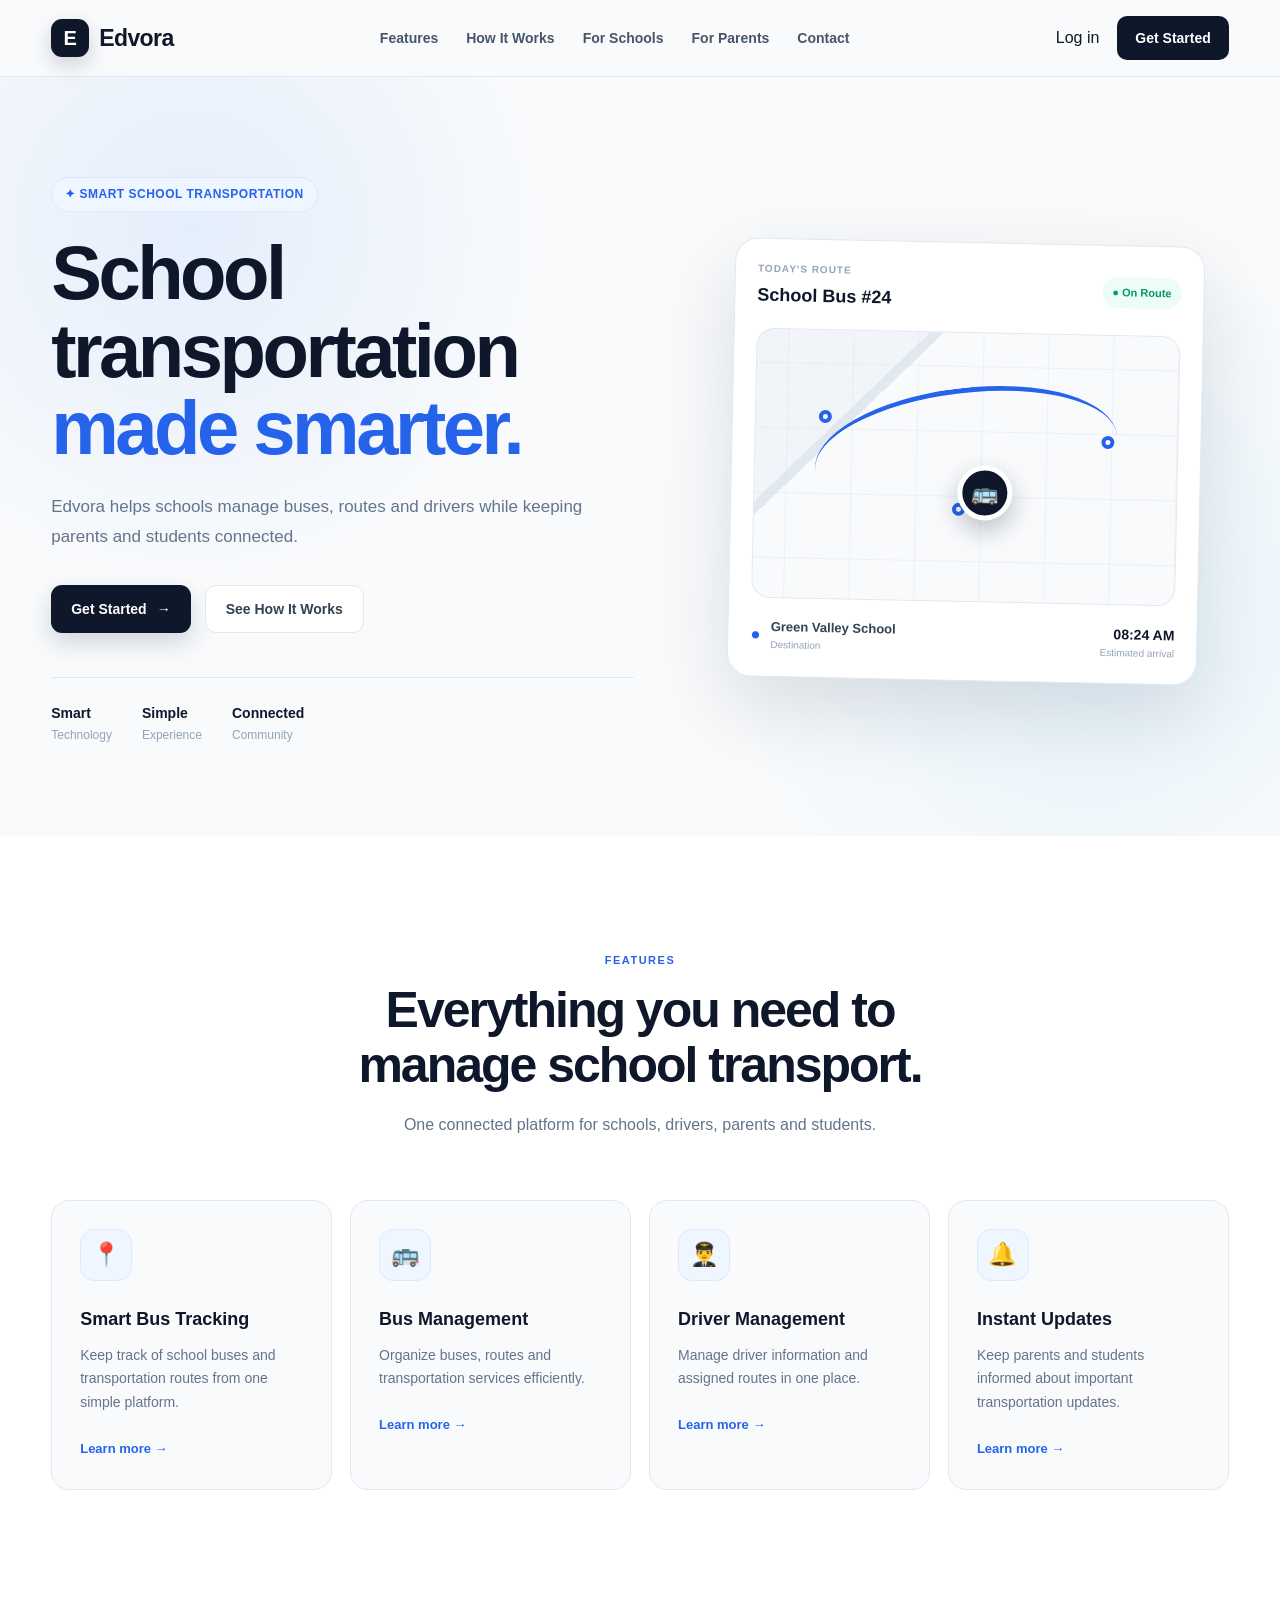
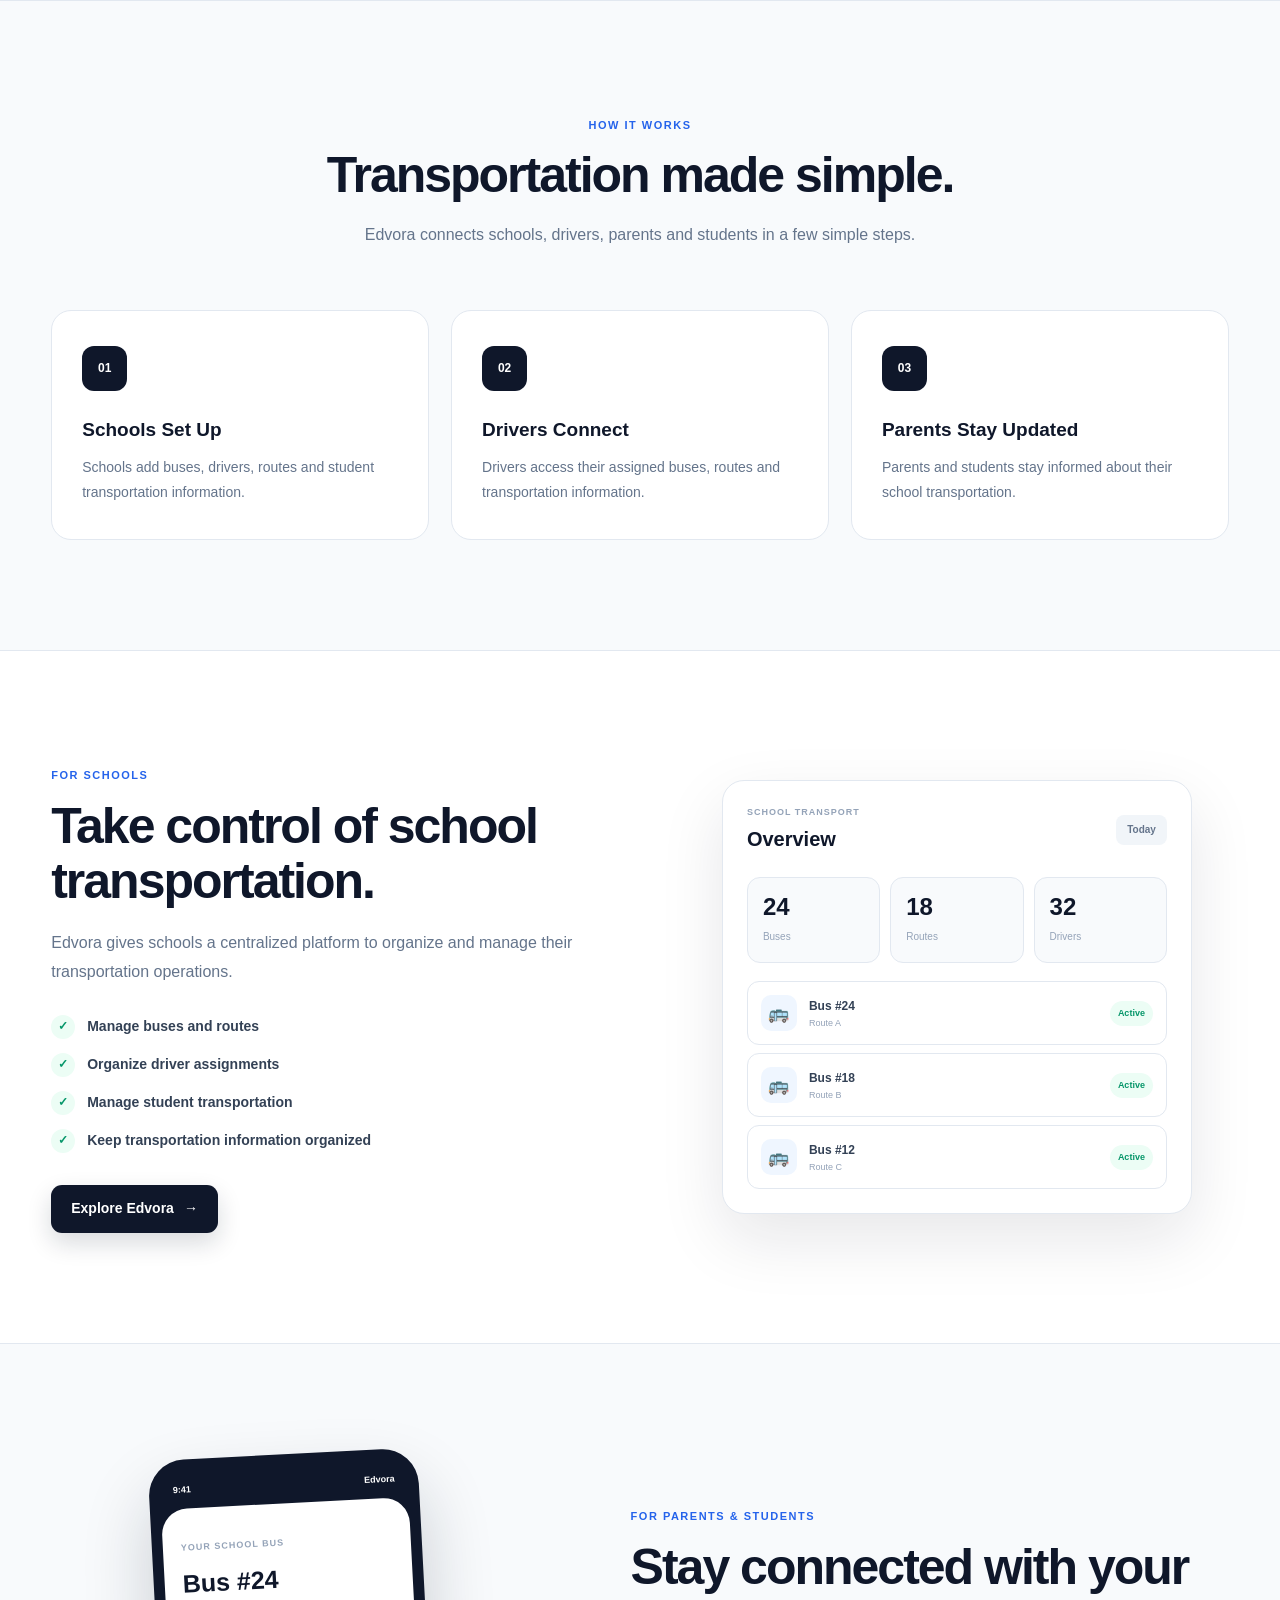
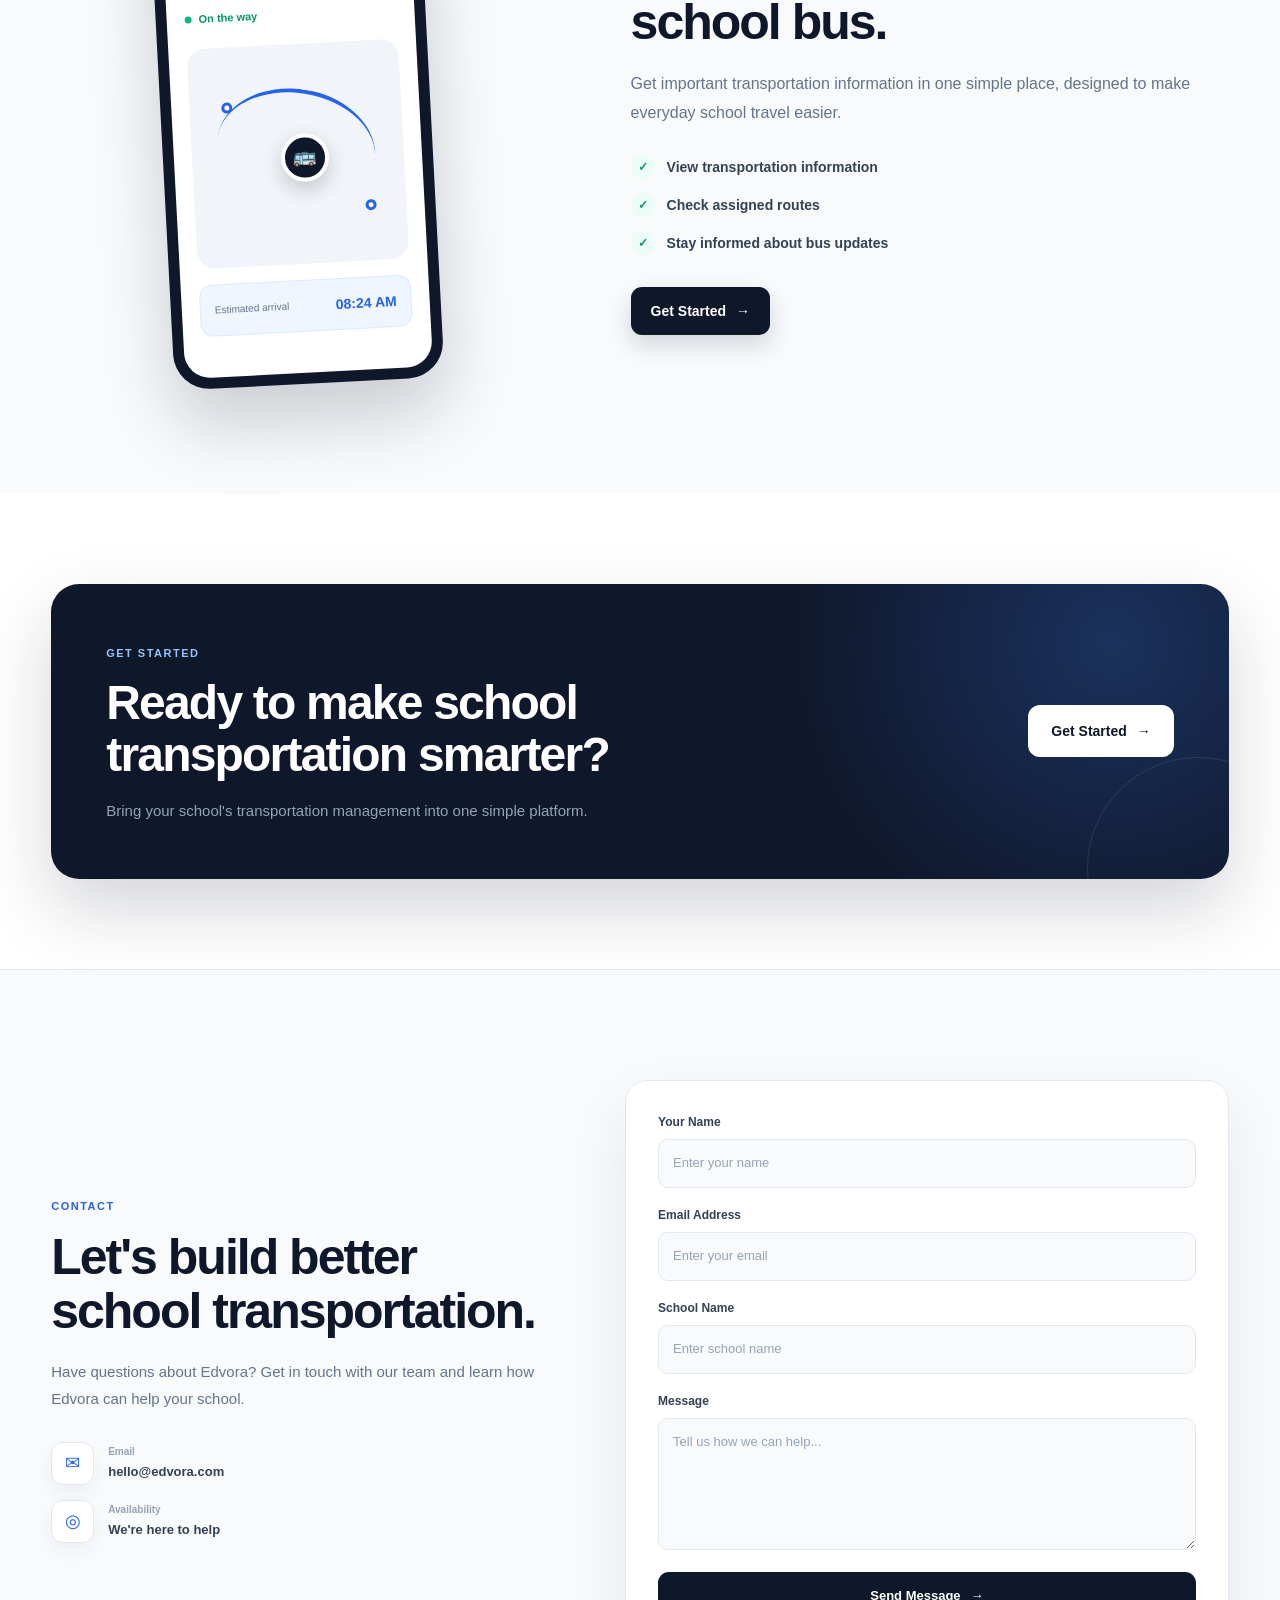
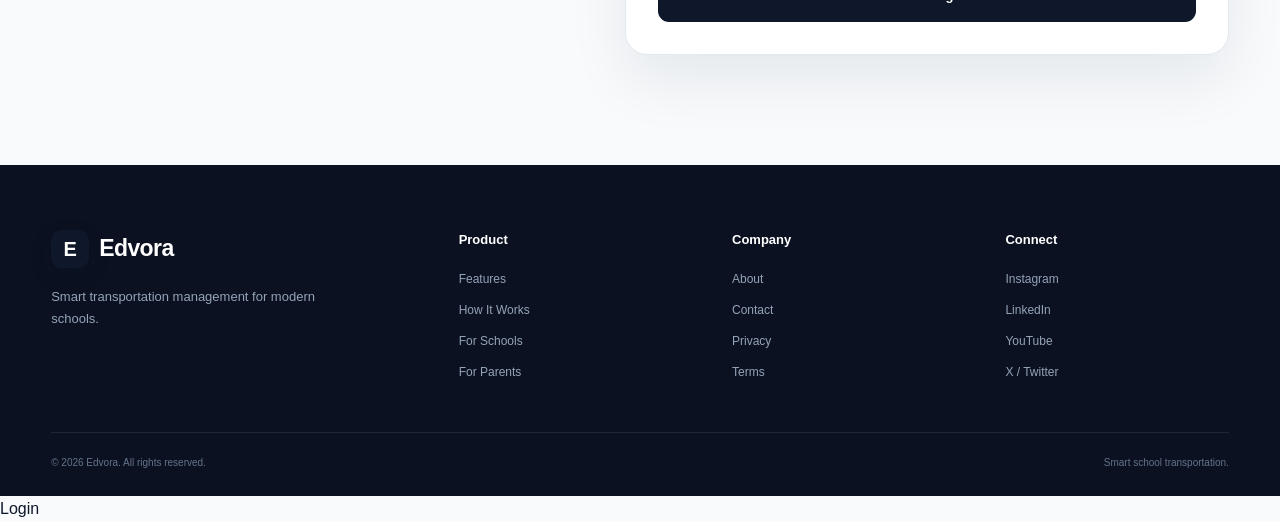
==== commit 67444821: "Update login link to point to auth.html" ====
--- a/index.html
+++ b/index.html
@@ -57,9 +57,9 @@
             <!-- Navigation Buttons -->
             <div class="nav-buttons">
 
-                <a href="#login" class="login-btn">
-                    Log in
-                </a>
+                
+                
+                <a href="auth.html">Log in</a>
 
                 <a href="#get-started"
                    class="nav-cta">
@@ -1196,4 +1196,4 @@
 <a href="auth.html">Login</a>
 </body>
 
-</html>+</html>
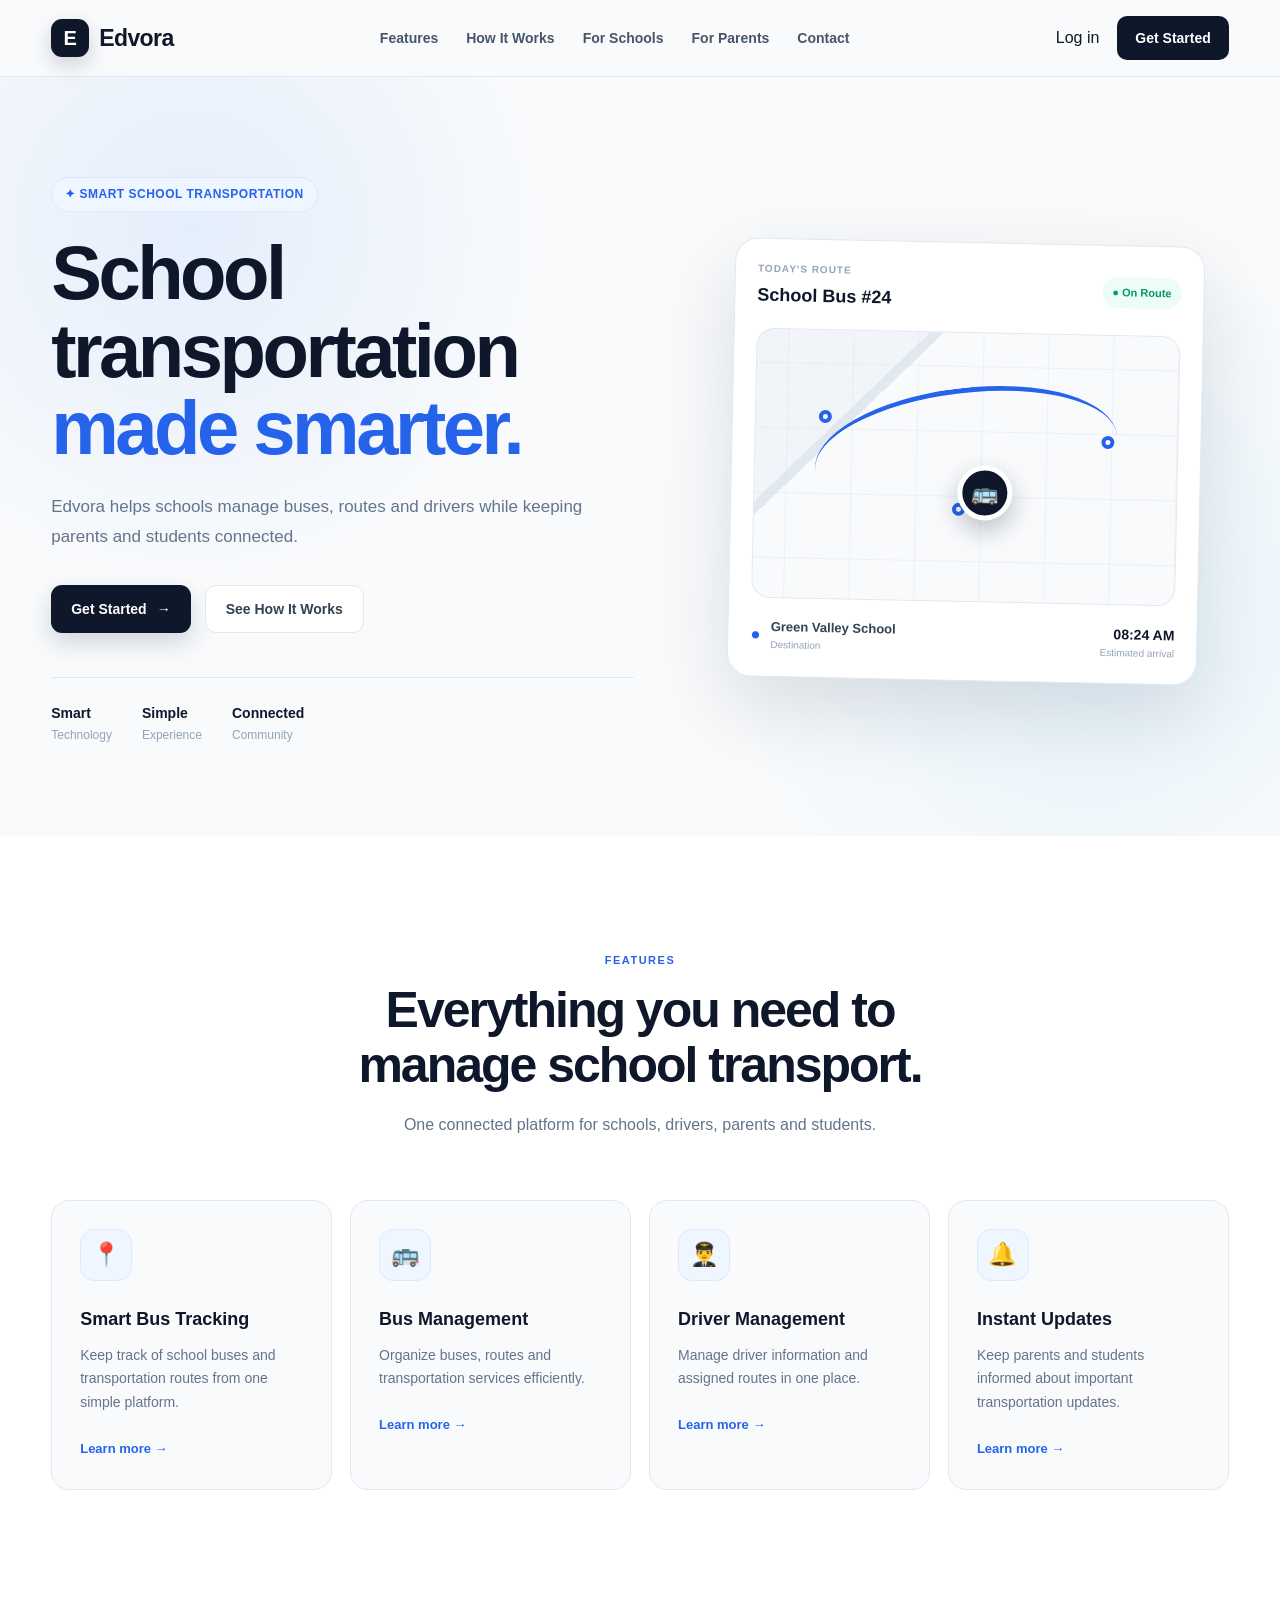
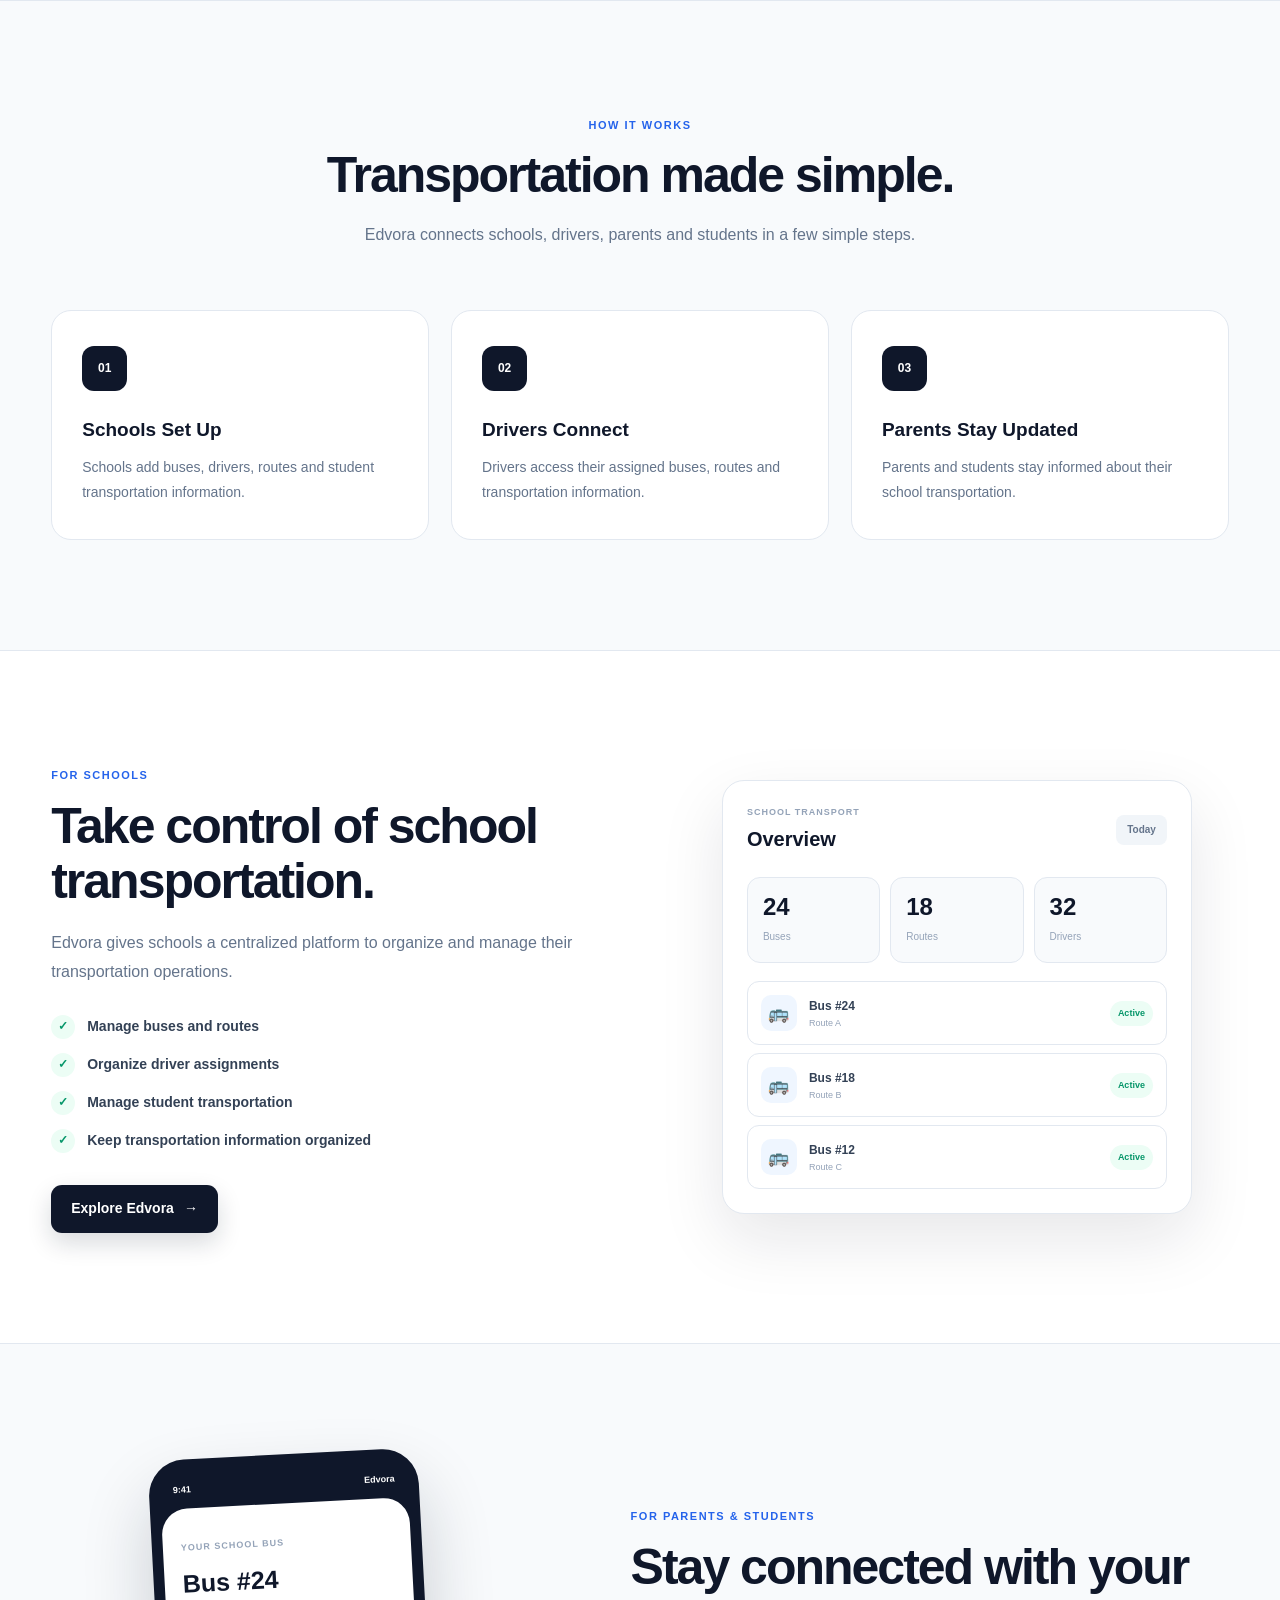
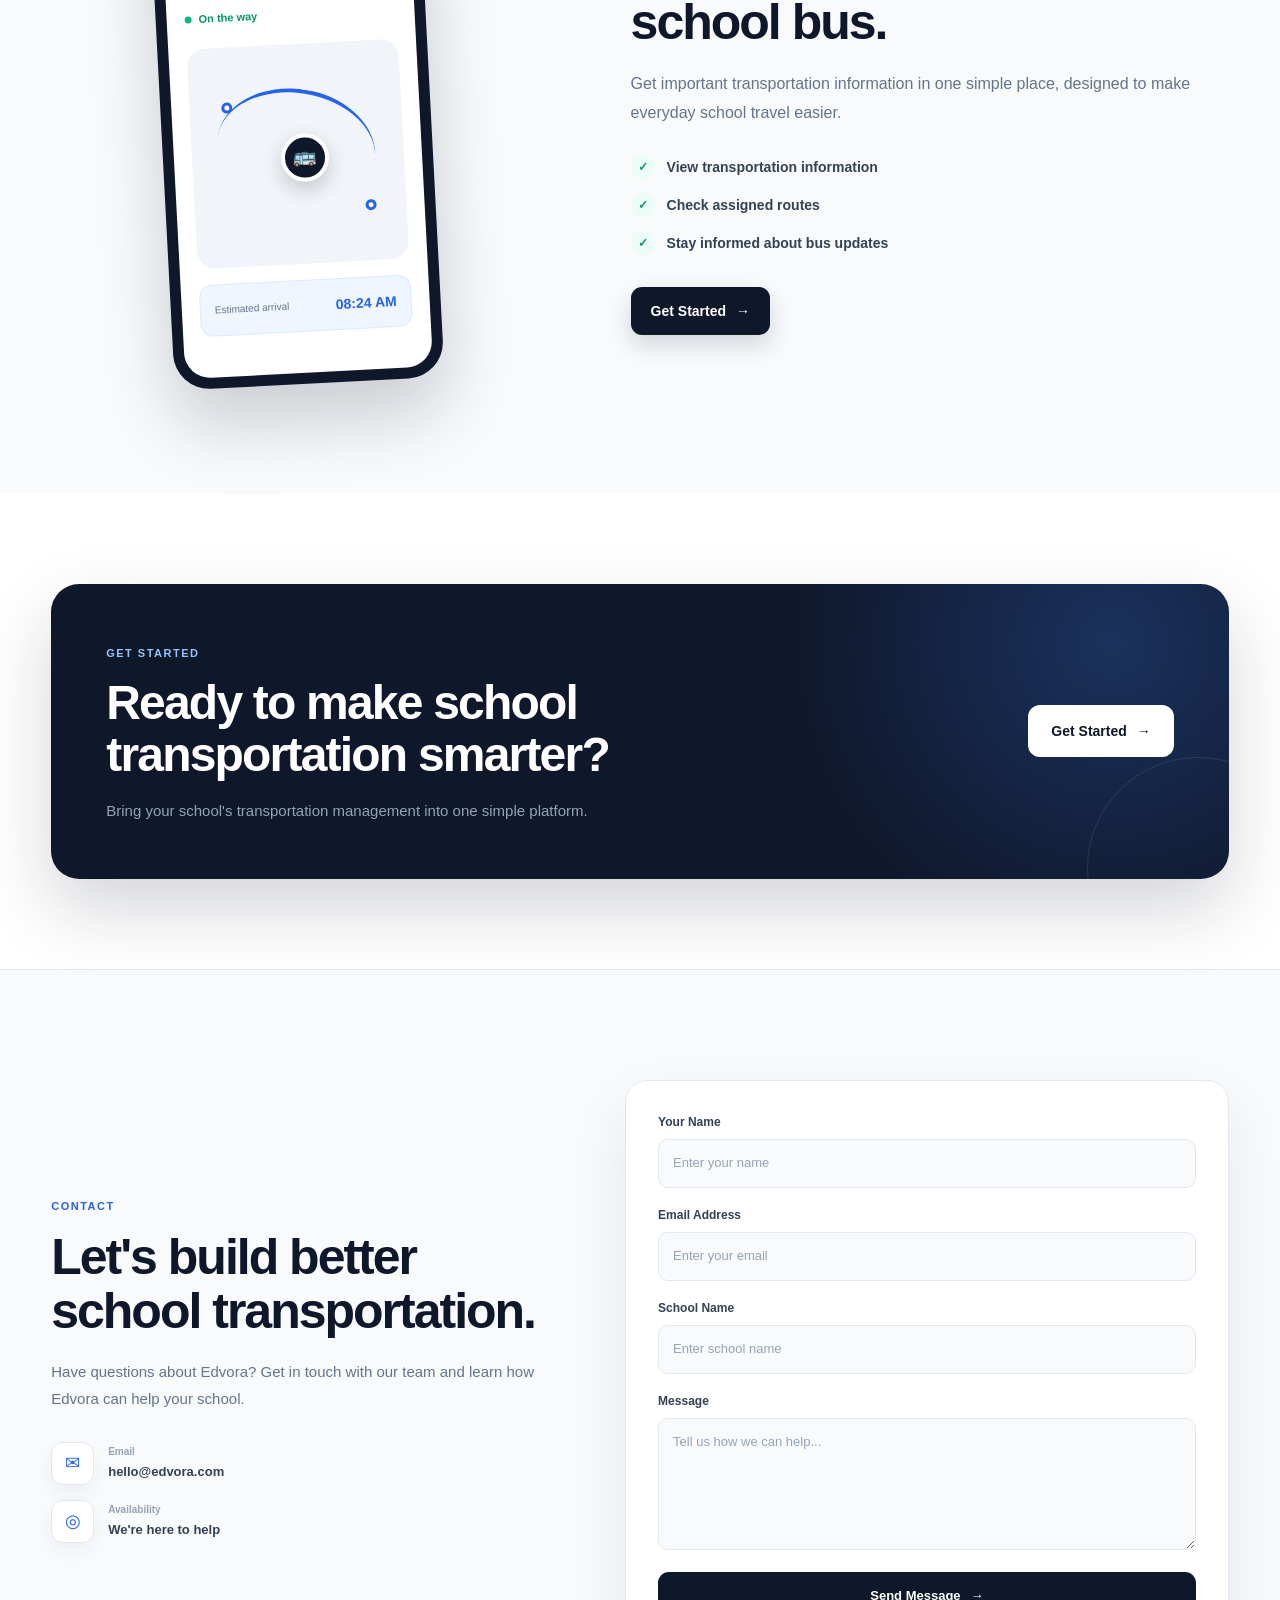
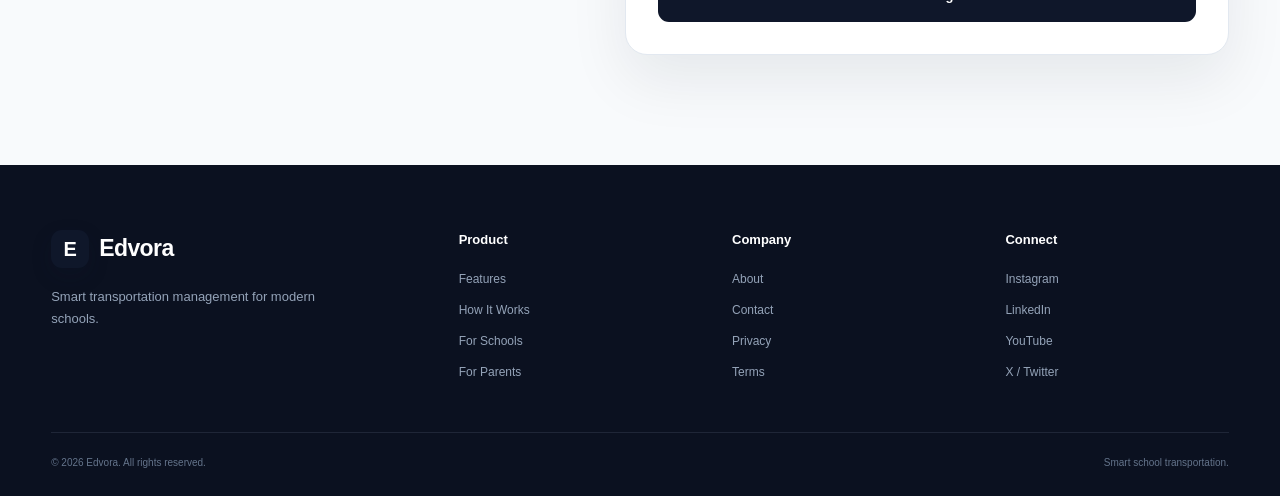
==== commit 38dec3c4: "Update index.html" ====
--- a/index.html
+++ b/index.html
@@ -1193,7 +1193,6 @@
     <!-- ================= JAVASCRIPT ================= -->
 
     <script src="script.js"></script>
-<a href="auth.html">Login</a>
 </body>
 
 </html>
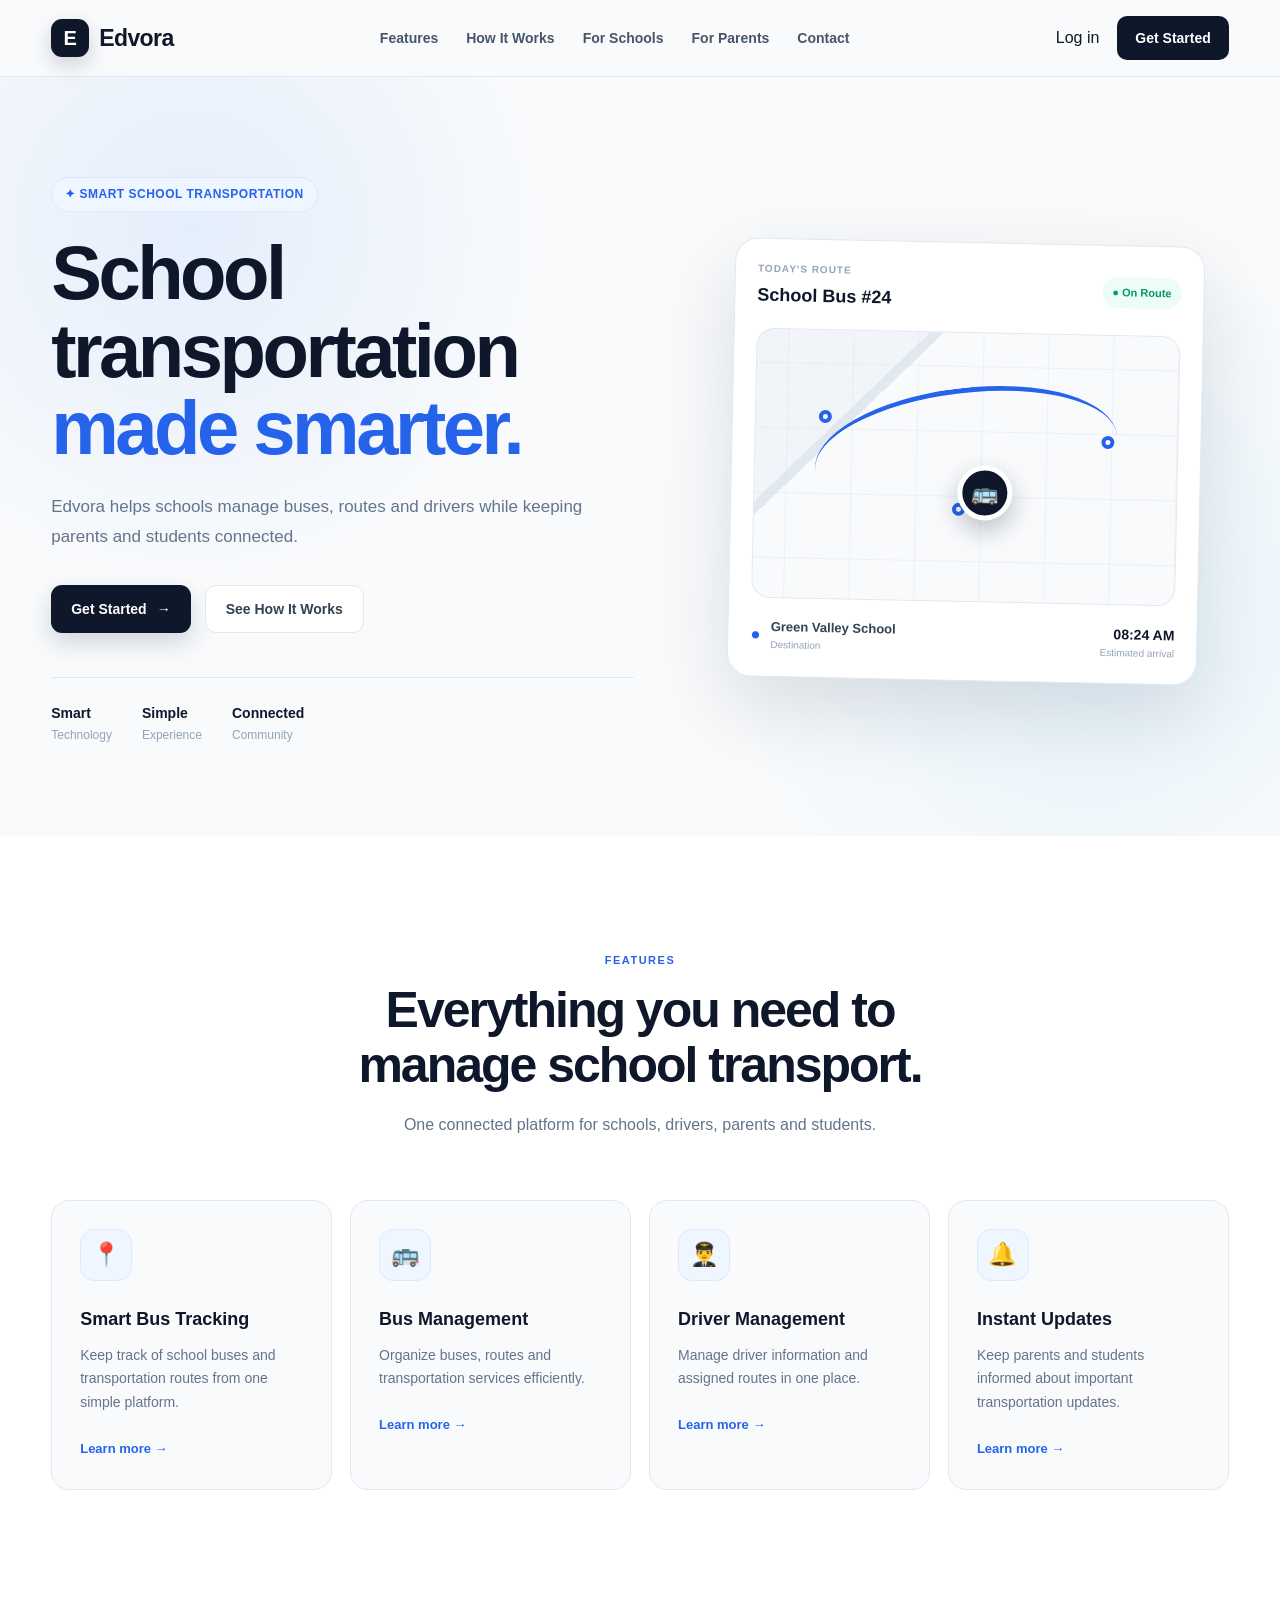
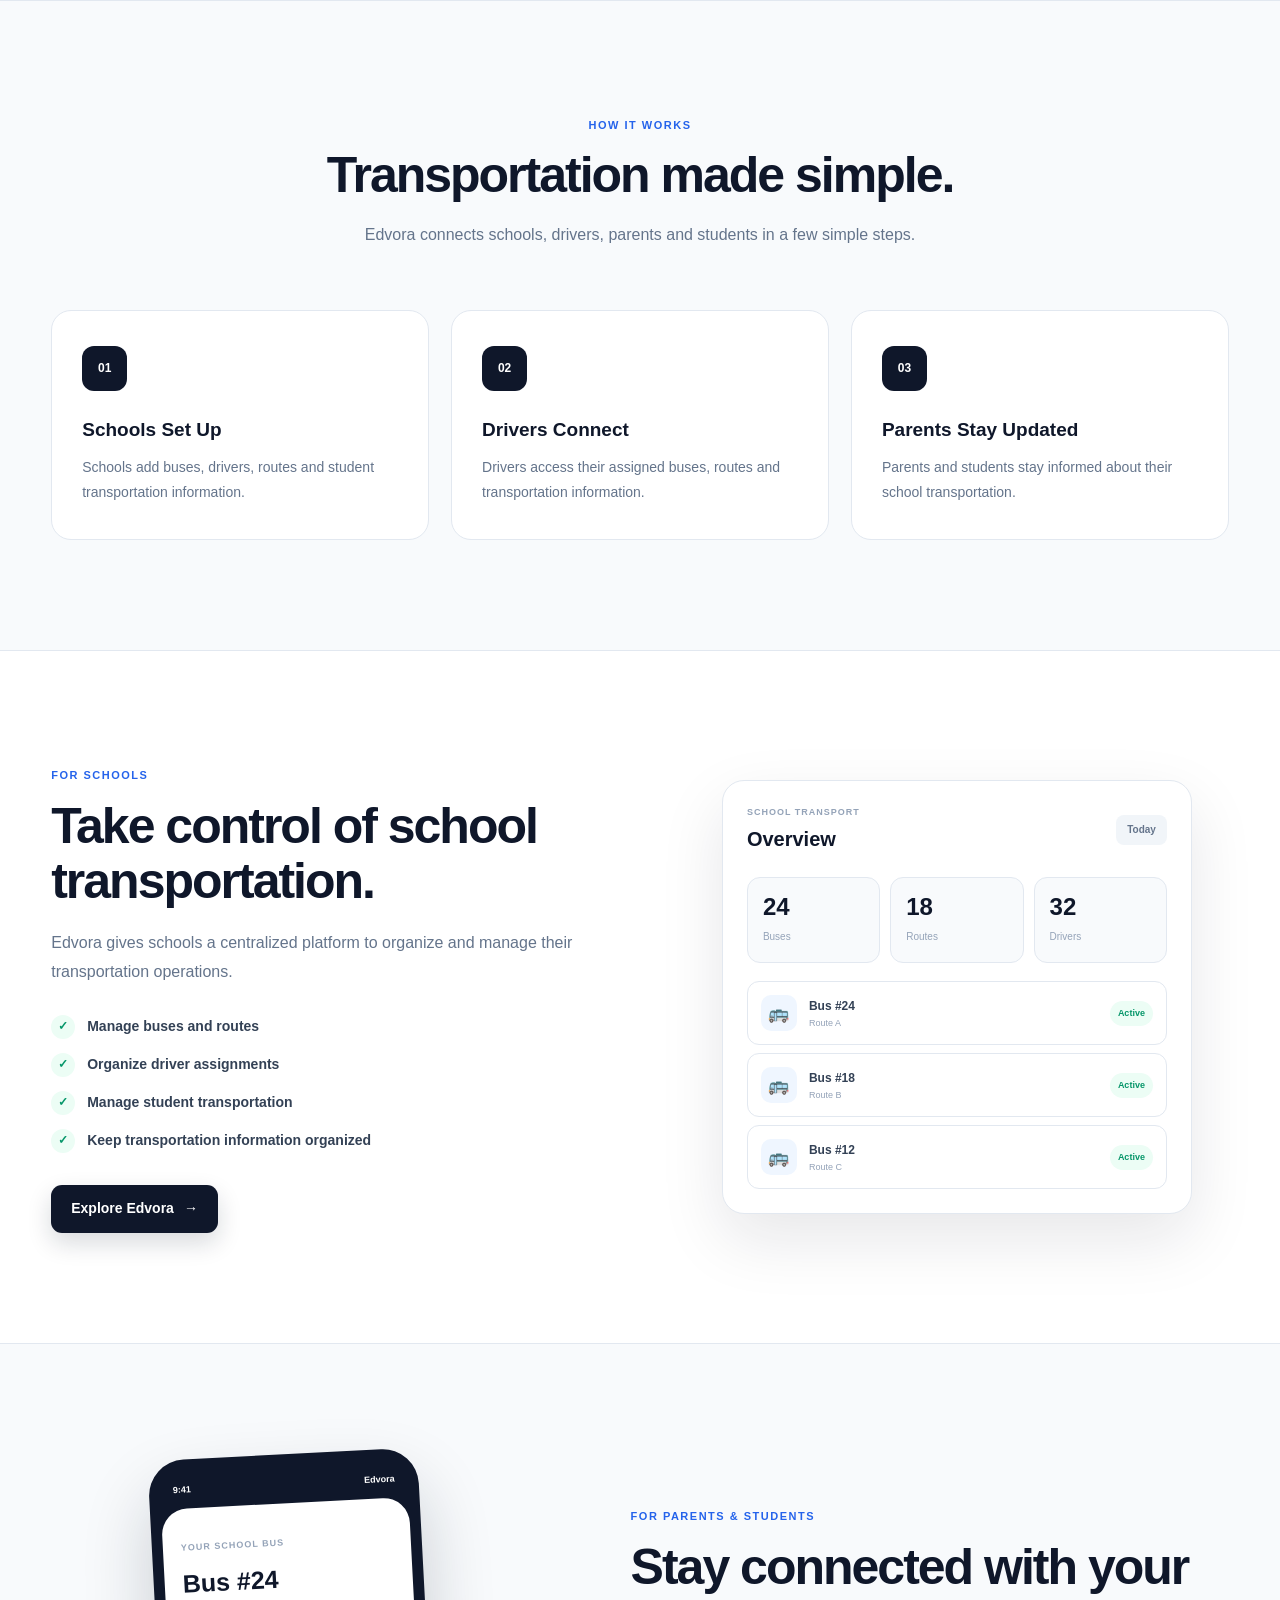
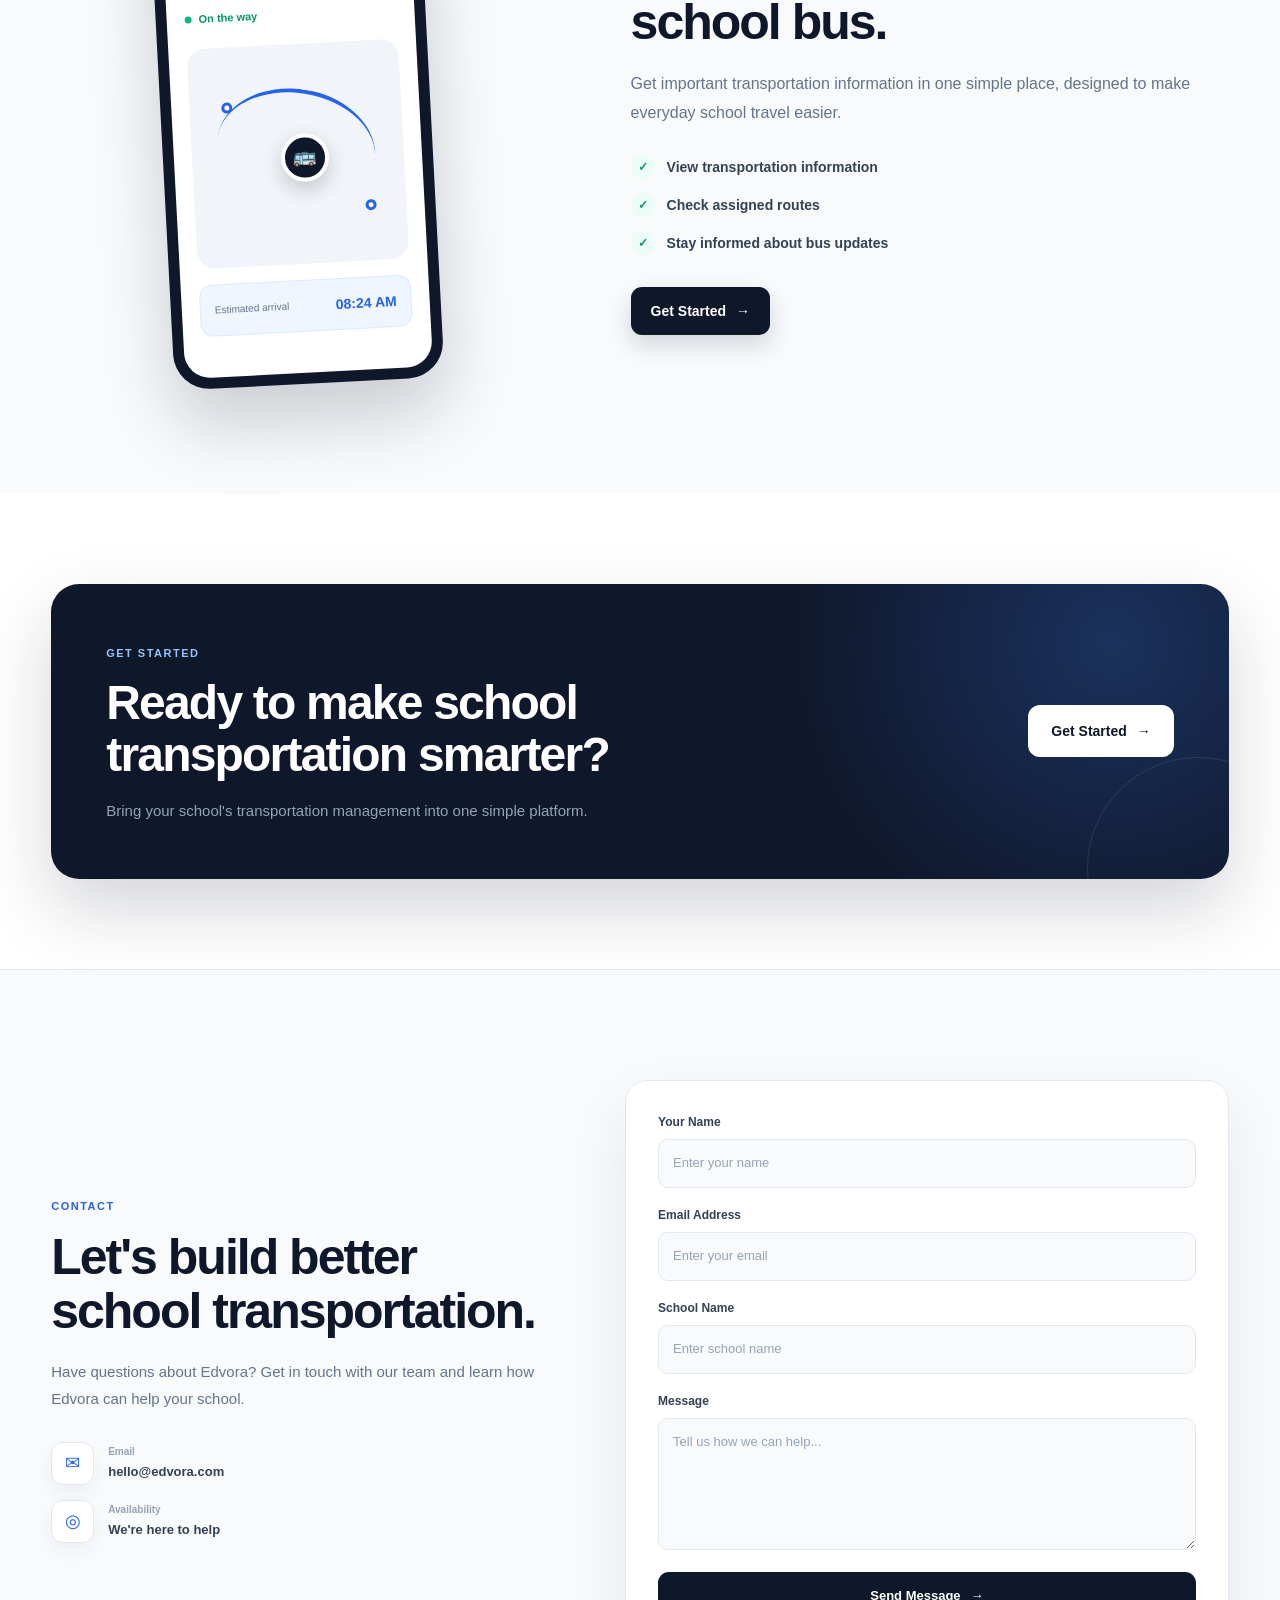
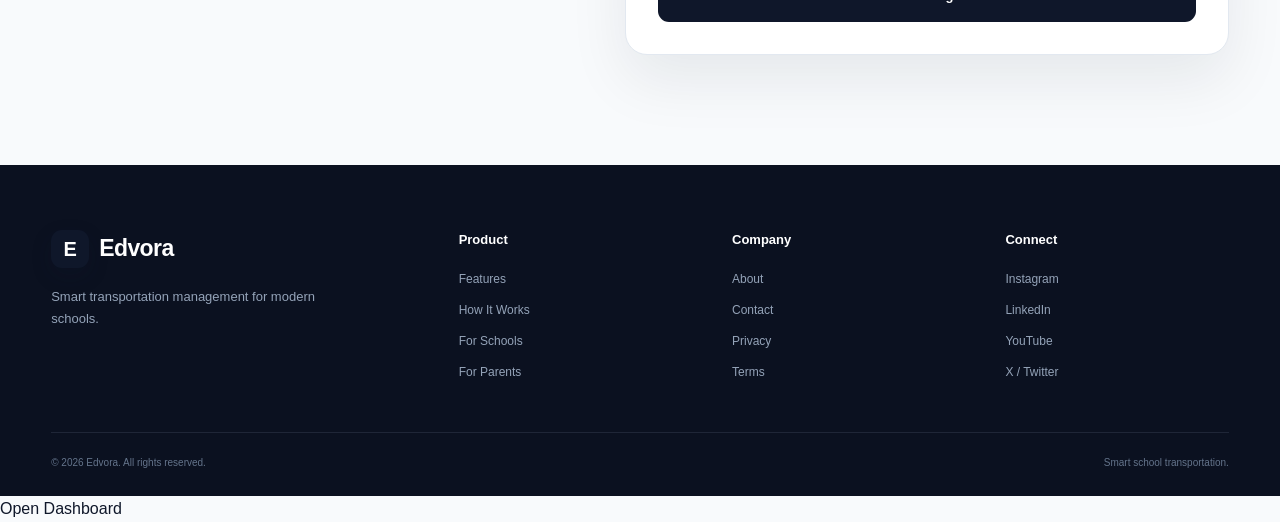
==== commit 45ac9f98: "Add link to open dashboard in index.html" ====
--- a/index.html
+++ b/index.html
@@ -3,6 +3,7 @@
 <html lang="en">
 
 <head>
+    <meta name="google-site-verification" content="DlJmcVR23tr-cLuJYtlK_vxHUOFChnpfNyEejTTybF0" />
     <meta charset="UTF-8">
 
     <meta name="viewport"
@@ -59,7 +60,7 @@
 
                 
                 
-                <a href="auth.html">Log in</a>
+                <a href="auth.html" class="nav-btn">Log in</a>
 
                 <a href="#get-started"
                    class="nav-cta">
@@ -1189,7 +1190,7 @@
 
     </main>
 
-
+<a href="dashboard.html">Open Dashboard</a>
     <!-- ================= JAVASCRIPT ================= -->
 
     <script src="script.js"></script>
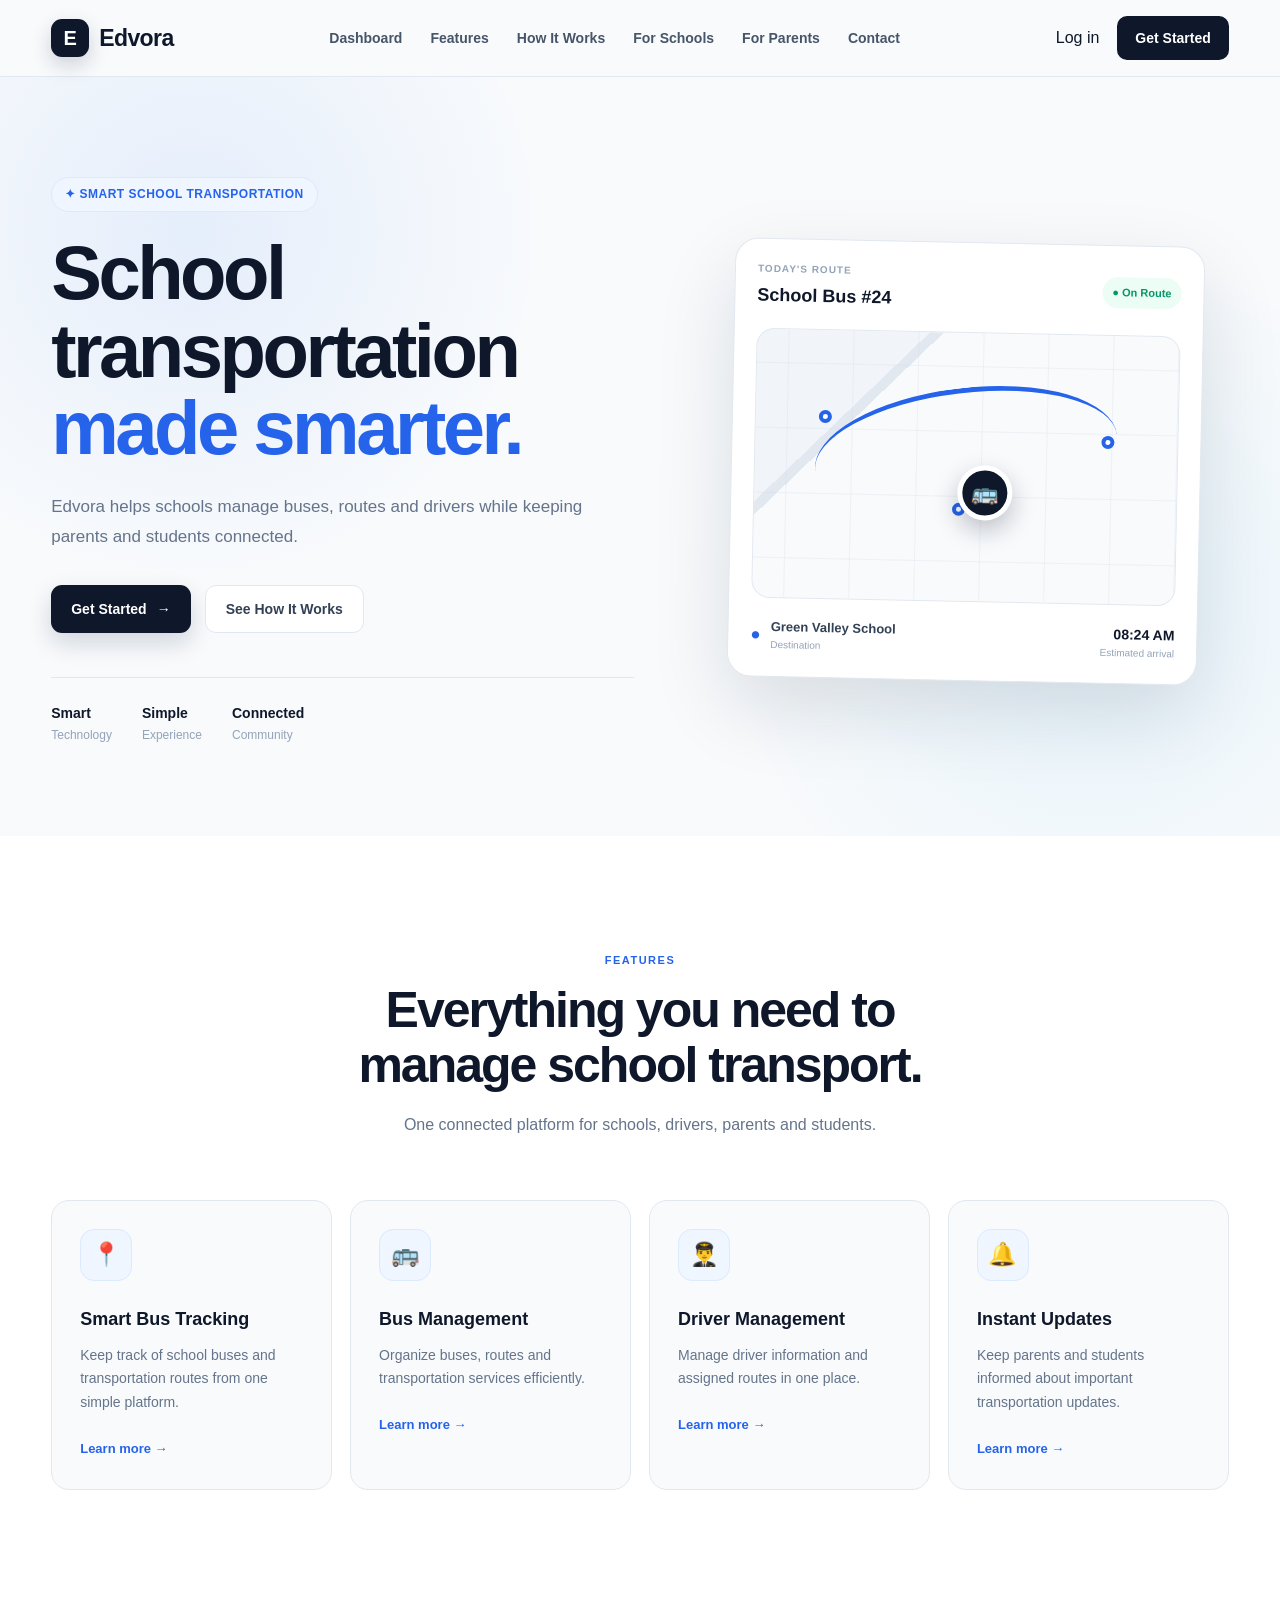
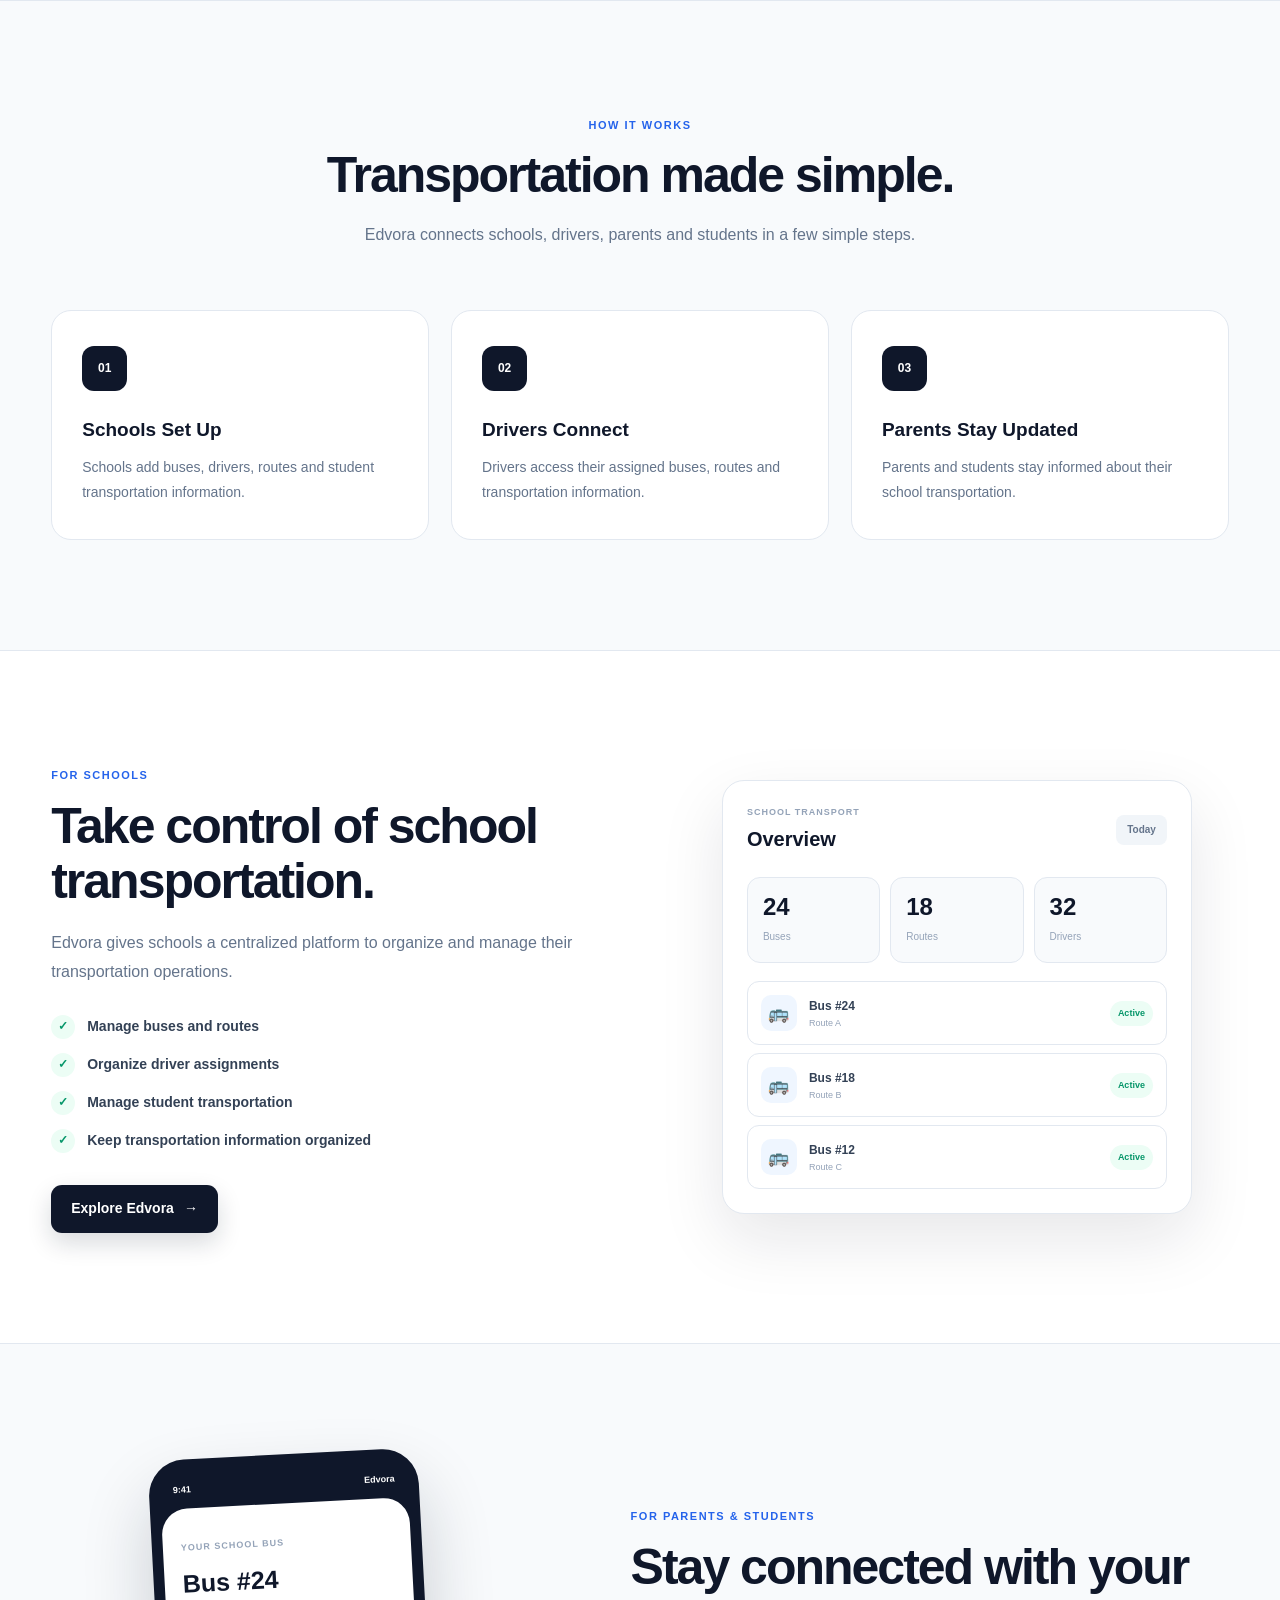
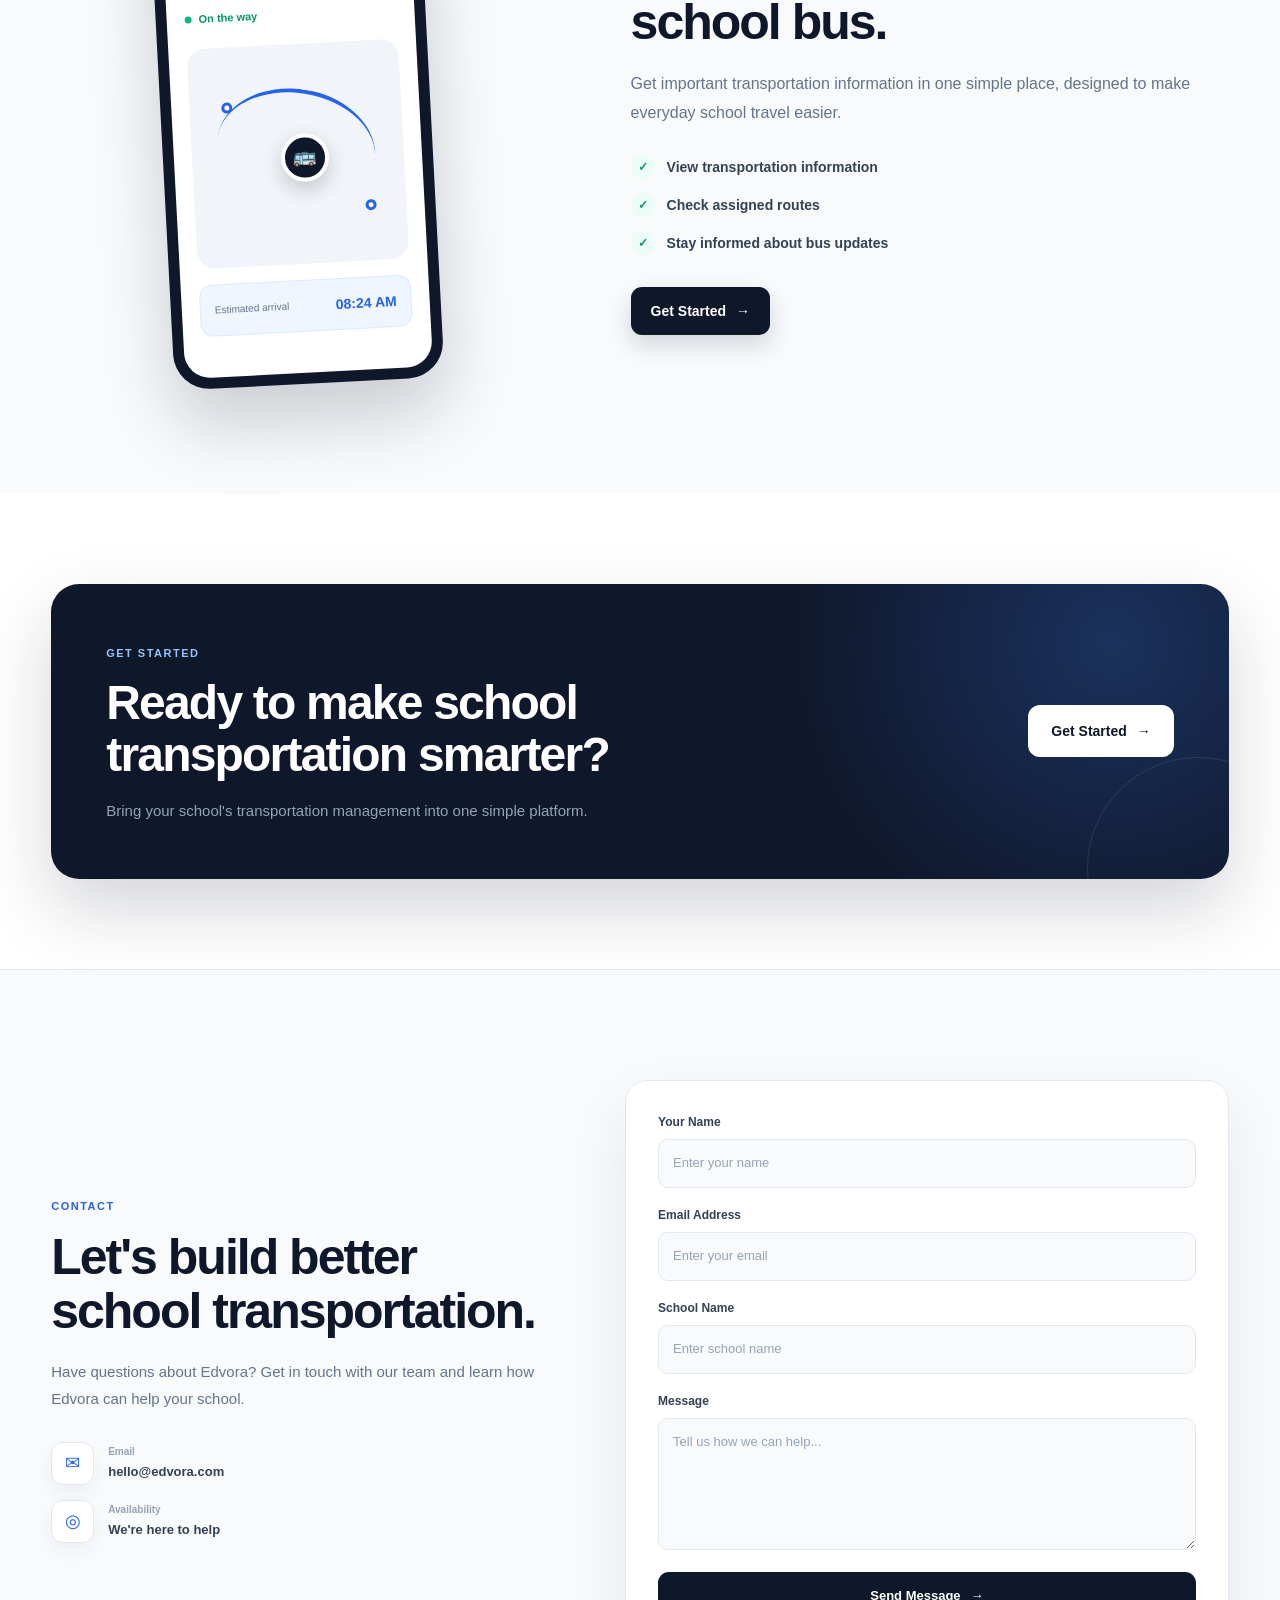
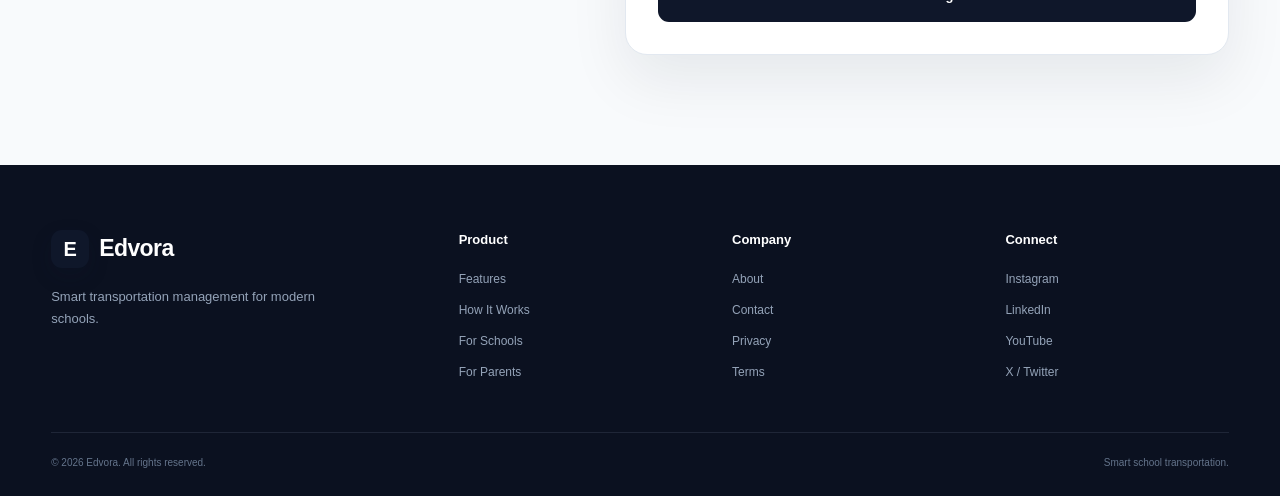
==== commit 50bb3688: "Fix HTML formatting and add dashboard link" ====
--- a/index.html
+++ b/index.html
@@ -34,6 +34,7 @@
 
             <!-- Navigation -->
             <nav class="nav-links">
+                <a href="dashboard.html"> Dashboard</a>
 
                 <a href="#features">Features</a>
 
@@ -1190,7 +1191,7 @@
 
     </main>
 
-<a href="dashboard.html">Open Dashboard</a>
+
     <!-- ================= JAVASCRIPT ================= -->
 
     <script src="script.js"></script>
